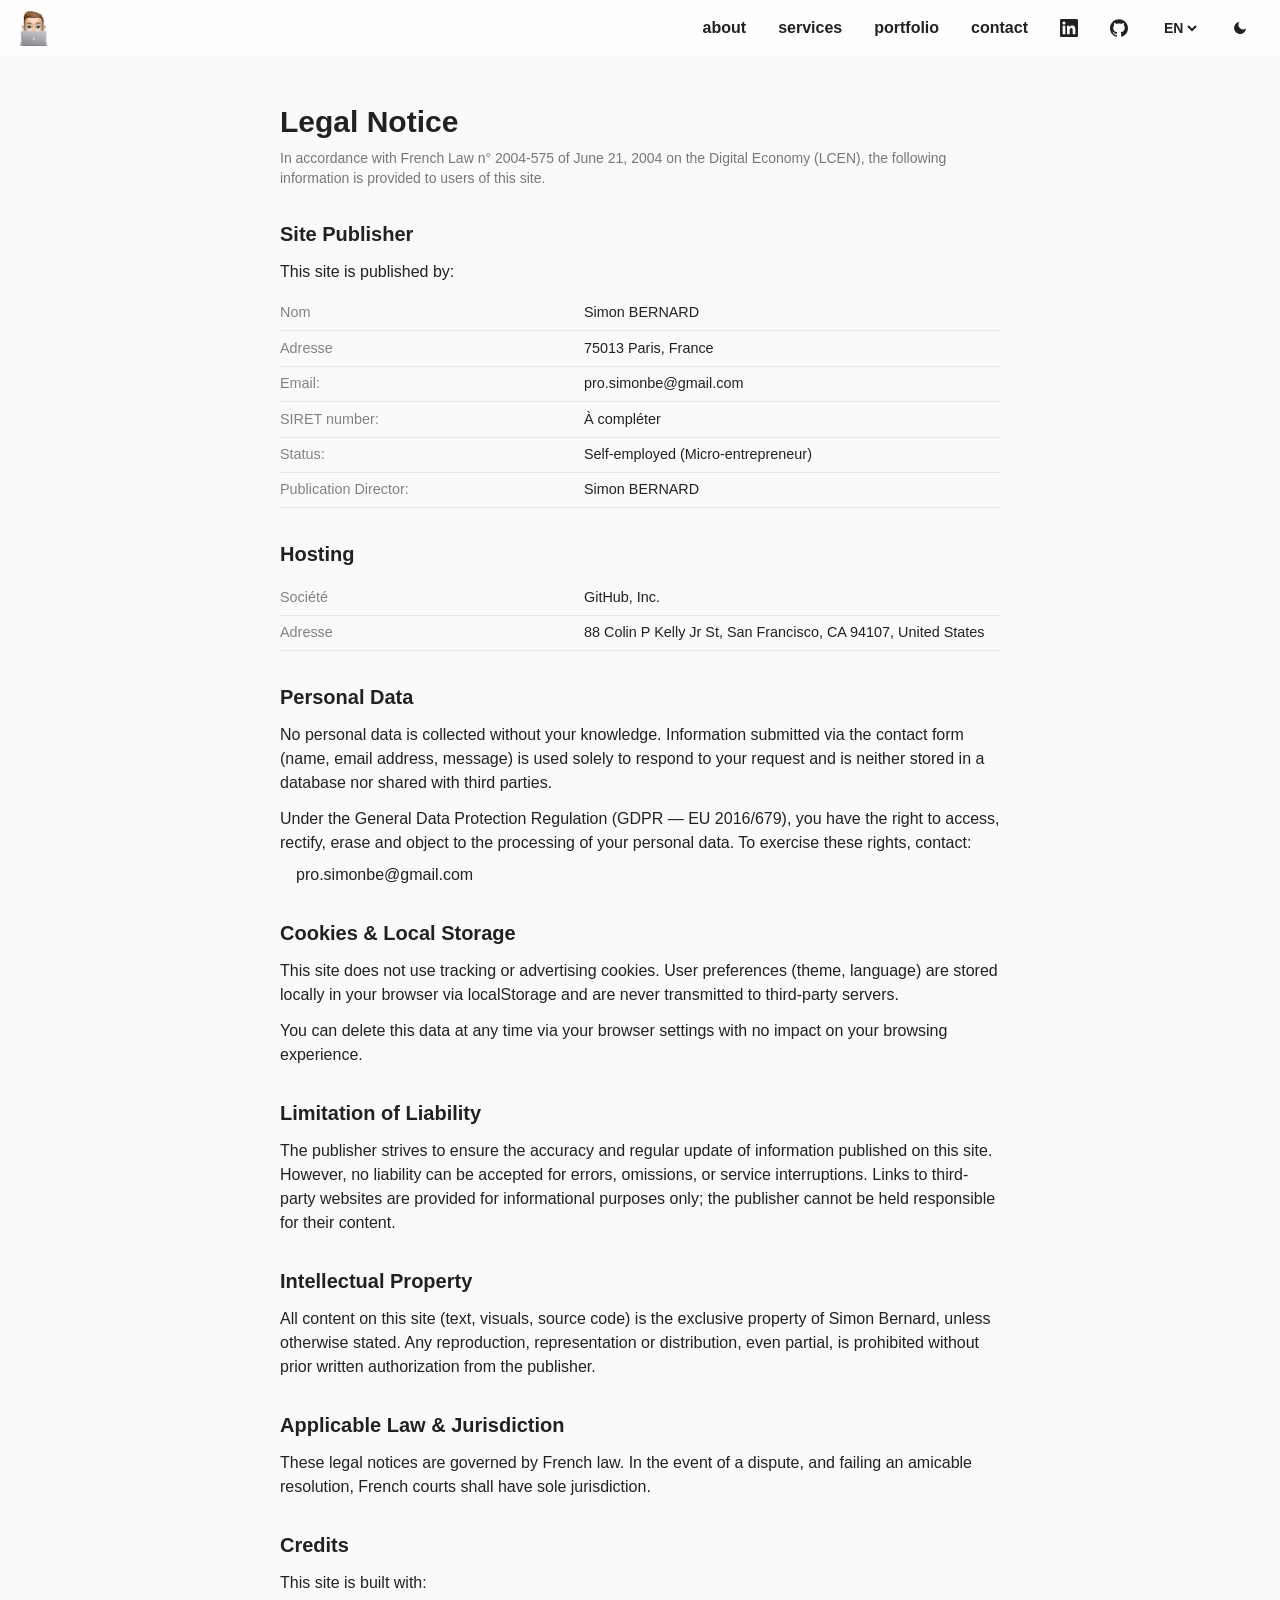
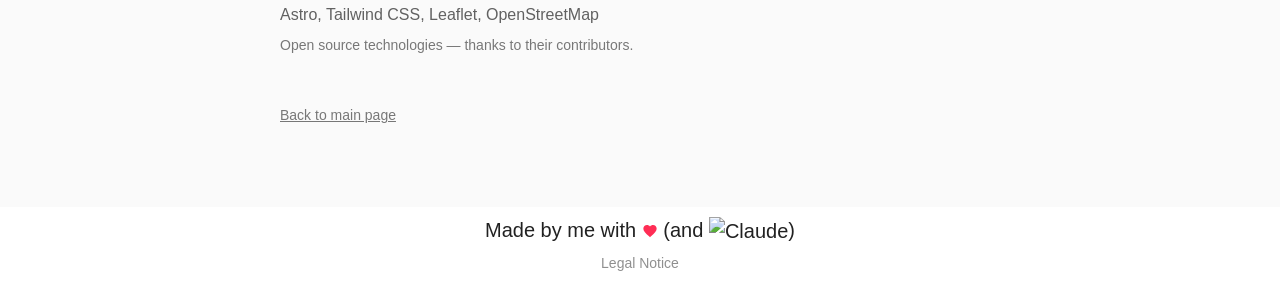
==== legal/index.html @ c0fd1fa3 "New version <3" ====
<!DOCTYPE html><html lang="fr" data-theme="light"> <head><meta charset="UTF-8"><meta name="viewport" content="width=device-width, initial-scale=1"><link rel="icon" href="/me.png"><meta name="generator" content="Astro v6.1.8"><meta name="description" content="Simon Bernard — Développeur Full Stack Senior freelance. 10 ans d'expérience. Missions remote pour équipes produit et projets sur mesure pour TPE/PME."><meta name="keywords" content="développeur freelance, full stack, remote, Spring Boot, Angular, AWS, React, Node.js"><meta property="og:title" content="Simon Bernard — Développeur Full Stack Senior"><meta property="og:description" content="Missions techniques remote & projets sur mesure. 10 ans d'expérience."><meta property="og:type" content="website"><meta property="og:url" content="https://simnbernard.github.io"><meta property="og:image" content="https://simnbernard.github.io/og.png"><meta name="twitter:card" content="summary_large_image"><meta name="twitter:title" content="Simon Bernard — Développeur Full Stack Senior"><meta name="twitter:description" content="Missions techniques remote & projets sur mesure. 10 ans d'expérience."><meta name="twitter:image" content="https://simnbernard.github.io/og.png"><meta name="theme-color" content="#ffffff" media="(prefers-color-scheme: light)"><meta name="theme-color" content="#191919" media="(prefers-color-scheme: dark)"><link rel="canonical" href="https://simnbernard.github.io"><title>Simon Bernard — Mentions légales</title><link rel="preconnect" href="https://unpkg.com" crossorigin><link rel="preconnect" href="https://basemaps.cartocdn.com" crossorigin><link rel="preload" as="image" href="/img/bg-fr.jpeg" fetchpriority="high"><link rel="stylesheet" href="https://unpkg.com/leaflet@1.9.4/dist/leaflet.css"><script>
      // Apply theme before first paint to avoid flash
      (function () {
        const saved = localStorage.getItem('theme');
        const theme = saved || (window.matchMedia('(prefers-color-scheme: dark)').matches ? 'dark' : 'light');
        document.documentElement.setAttribute('data-theme', theme);
      })();
    </script><link rel="stylesheet" href="/_astro/Footer.fmpgbMT5.css">
<style>main[data-astro-cid-vxegh2s3] a[data-astro-cid-vxegh2s3]{color:var(--color-text)}main[data-astro-cid-vxegh2s3] h1[data-astro-cid-vxegh2s3],main[data-astro-cid-vxegh2s3] h2[data-astro-cid-vxegh2s3],main[data-astro-cid-vxegh2s3] p[data-astro-cid-vxegh2s3]{color:var(--color-text)}.legal-dl[data-astro-cid-vxegh2s3]{font-size:.9rem}.dl-row[data-astro-cid-vxegh2s3]{display:flex;gap:1rem;padding:.4rem 0;border-bottom:1px solid color-mix(in srgb,var(--color-text) 8%,transparent);align-items:baseline}.dl-row[data-astro-cid-vxegh2s3] dt[data-astro-cid-vxegh2s3]{width:40%;flex-shrink:0;opacity:.55;font-weight:500}.dl-row[data-astro-cid-vxegh2s3] dd[data-astro-cid-vxegh2s3]{margin:0}@media(max-width:480px){.dl-row[data-astro-cid-vxegh2s3]{flex-direction:column;gap:.1rem}.dl-row[data-astro-cid-vxegh2s3] dt[data-astro-cid-vxegh2s3]{width:100%}}
</style></head> <body>  <nav class="navbar-blur absolute top-0 left-0 right-0 z-50 px-4 py-2" data-astro-cid-5blmo7yk> <div class="flex flex-wrap items-center justify-between" data-astro-cid-5blmo7yk> <a href="/" class="inline-flex shrink-0" aria-label="Home" data-astro-cid-5blmo7yk> <img src="/me.png" width="35" height="35" alt="Logo" loading="lazy" data-astro-cid-5blmo7yk> </a> <div class="desktop-menu" style="display: none;" data-astro-cid-5blmo7yk> <ul class="flex flex-row items-center list-none m-0 p-0" data-astro-cid-5blmo7yk> <li data-astro-cid-5blmo7yk><a href="#about" class="nav-link" data-astro-cid-5blmo7yk><strong data-i18n="a" data-astro-cid-5blmo7yk>à propos</strong></a></li> <li data-astro-cid-5blmo7yk><a href="#services" class="nav-link" data-astro-cid-5blmo7yk><strong data-i18n="s" data-astro-cid-5blmo7yk>services</strong></a></li> <li data-astro-cid-5blmo7yk><a href="#realisations" class="nav-link" data-astro-cid-5blmo7yk><strong data-i18n="po" data-astro-cid-5blmo7yk>réalisations</strong></a></li> <li data-astro-cid-5blmo7yk><a href="#contact" class="nav-link" data-astro-cid-5blmo7yk><strong data-i18n="c" data-astro-cid-5blmo7yk>contact</strong></a></li> <li data-astro-cid-5blmo7yk> <a href="https://www.linkedin.com/in/simnbernard/" target="_blank" rel="noopener noreferrer" class="nav-link" title="LinkedIn" aria-label="LinkedIn" data-astro-cid-5blmo7yk> <svg width="18" height="18" viewBox="0 0 24 24" fill="currentColor" data-astro-cid-5blmo7yk> <path d="M20.447 20.452h-3.554v-5.569c0-1.328-.027-3.037-1.852-3.037-1.853 0-2.136 1.445-2.136 2.939v5.667H9.351V9h3.414v1.561h.046c.477-.9 1.637-1.85 3.37-1.85 3.601 0 4.267 2.37 4.267 5.455v6.286zM5.337 7.433a2.062 2.062 0 01-2.063-2.065 2.064 2.064 0 112.063 2.065zm1.782 13.019H3.555V9h3.564v11.452zM22.225 0H1.771C.792 0 0 .774 0 1.729v20.542C0 23.227.792 24 1.771 24h20.451C23.2 24 24 23.227 24 22.271V1.729C24 .774 23.2 0 22.222 0h.003z" data-astro-cid-5blmo7yk></path> </svg> </a> </li> <li data-astro-cid-5blmo7yk> <a href="https://github.com/simnbernard" target="_blank" rel="noopener noreferrer" class="nav-link" title="GitHub" aria-label="GitHub" data-astro-cid-5blmo7yk> <svg width="18" height="18" viewBox="0 0 24 24" fill="currentColor" data-astro-cid-5blmo7yk> <path d="M12 .297c-6.63 0-12 5.373-12 12 0 5.303 3.438 9.8 8.205 11.385.6.113.82-.258.82-.577 0-.285-.01-1.04-.015-2.04-3.338.724-4.042-1.61-4.042-1.61C4.422 18.07 3.633 17.7 3.633 17.7c-1.087-.744.084-.729.084-.729 1.205.084 1.838 1.236 1.838 1.236 1.07 1.835 2.809 1.305 3.495.998.108-.776.417-1.305.76-1.605-2.665-.3-5.466-1.332-5.466-5.93 0-1.31.465-2.38 1.235-3.22-.135-.303-.54-1.523.105-3.176 0 0 1.005-.322 3.3 1.23.96-.267 1.98-.399 3-.405 1.02.006 2.04.138 3 .405 2.28-1.552 3.285-1.23 3.285-1.23.645 1.653.24 2.873.12 3.176.765.84 1.23 1.91 1.23 3.22 0 4.61-2.805 5.625-5.475 5.92.42.36.81 1.096.81 2.22 0 1.606-.015 2.896-.015 3.286 0 .315.21.69.825.57C20.565 22.092 24 17.592 24 12.297c0-6.627-5.373-12-12-12" data-astro-cid-5blmo7yk></path> </svg> </a> </li> <li data-astro-cid-5blmo7yk> <div class="lang-select-wrap nav-link" data-i18n-title="cla" title="Changer la langue" data-astro-cid-5blmo7yk> <select id="lang-select-desktop" class="lang-select" aria-label="Changer la langue" data-astro-cid-5blmo7yk> <option value="fr" data-astro-cid-5blmo7yk>FR</option> <option value="en" data-astro-cid-5blmo7yk>EN</option> <!-- <option value="th">TH</option> --> </select> </div> </li> <li data-astro-cid-5blmo7yk> <button class="nav-link" onclick="window.toggleTheme()" data-i18n-title="ct" title="Changer le thème" data-astro-cid-5blmo7yk> <span id="icon-moon" data-astro-cid-5blmo7yk> <svg width="16" height="16" viewBox="0 0 24 24" fill="currentColor" data-astro-cid-5blmo7yk><path d="M21 12.79A9 9 0 1111.21 3 7 7 0 0021 12.79z" data-astro-cid-5blmo7yk></path></svg> </span> <span id="icon-sun" style="display:none;" data-astro-cid-5blmo7yk> <svg width="16" height="16" viewBox="0 0 24 24" fill="none" stroke="currentColor" stroke-width="2" data-astro-cid-5blmo7yk> <circle cx="12" cy="12" r="5" data-astro-cid-5blmo7yk></circle><line x1="12" y1="1" x2="12" y2="3" data-astro-cid-5blmo7yk></line><line x1="12" y1="21" x2="12" y2="23" data-astro-cid-5blmo7yk></line> <line x1="4.22" y1="4.22" x2="5.64" y2="5.64" data-astro-cid-5blmo7yk></line><line x1="18.36" y1="18.36" x2="19.78" y2="19.78" data-astro-cid-5blmo7yk></line> <line x1="1" y1="12" x2="3" y2="12" data-astro-cid-5blmo7yk></line><line x1="21" y1="12" x2="23" y2="12" data-astro-cid-5blmo7yk></line> <line x1="4.22" y1="19.78" x2="5.64" y2="18.36" data-astro-cid-5blmo7yk></line><line x1="18.36" y1="5.64" x2="19.78" y2="4.22" data-astro-cid-5blmo7yk></line> </svg> </span> </button> </li> </ul> </div> <button id="hamburger" class="hamburger-btn mobile-only" type="button" aria-label="Menu" aria-expanded="false" aria-controls="mobile-menu" data-astro-cid-5blmo7yk> <div class="hamburger-icon" data-astro-cid-5blmo7yk> <span class="bar" data-astro-cid-5blmo7yk></span> <span class="bar" data-astro-cid-5blmo7yk></span> <span class="bar" data-astro-cid-5blmo7yk></span> </div> </button> </div> <div id="mobile-menu" class="mobile-only overflow-hidden" style="display: none;" data-astro-cid-5blmo7yk> <ul class="list-none m-0 p-0 text-center" data-astro-cid-5blmo7yk> <li data-astro-cid-5blmo7yk><a href="#about" class="nav-link" data-astro-cid-5blmo7yk><strong data-i18n="a" data-astro-cid-5blmo7yk>à propos</strong></a></li> <li data-astro-cid-5blmo7yk><a href="#services" class="nav-link" data-astro-cid-5blmo7yk><strong data-i18n="s" data-astro-cid-5blmo7yk>services</strong></a></li> <li data-astro-cid-5blmo7yk><a href="#realisations" class="nav-link" data-astro-cid-5blmo7yk><strong data-i18n="po" data-astro-cid-5blmo7yk>réalisations</strong></a></li> <li data-astro-cid-5blmo7yk><a href="#contact" class="nav-link" data-astro-cid-5blmo7yk><strong data-i18n="c" data-astro-cid-5blmo7yk>contact</strong></a></li> <li data-astro-cid-5blmo7yk> <a href="https://www.linkedin.com/in/simnbernard/" target="_blank" rel="noopener noreferrer" class="nav-link" data-astro-cid-5blmo7yk> <strong data-astro-cid-5blmo7yk>Linkedin</strong> </a> </li> <li data-astro-cid-5blmo7yk> <a href="https://github.com/simnbernard" target="_blank" rel="noopener noreferrer" class="nav-link" data-astro-cid-5blmo7yk> <strong data-astro-cid-5blmo7yk>Github</strong> </a> </li> <li data-astro-cid-5blmo7yk> <div class="nav-link mobile-lang" data-astro-cid-5blmo7yk> <strong data-i18n="cla" data-astro-cid-5blmo7yk>changer la langue</strong> <div class="lang-select-wrap" data-astro-cid-5blmo7yk> <select id="lang-select-mobile" class="lang-select" aria-label="Changer la langue" data-astro-cid-5blmo7yk> <option value="fr" data-astro-cid-5blmo7yk>FR</option> <option value="en" data-astro-cid-5blmo7yk>EN</option> <!-- <option value="th">TH</option> --> </select> </div> </div> </li> <li data-astro-cid-5blmo7yk> <button class="nav-link" onclick="window.toggleTheme()" data-i18n-title="ct" aria-label="Changer le thème" data-astro-cid-5blmo7yk> <strong data-i18n="ct" data-astro-cid-5blmo7yk>changer le thème</strong> </button> </li> </ul> </div> </nav>  <script type="module">const o=document.getElementById("hamburger"),l=document.getElementById("mobile-menu");o?.addEventListener("click",()=>{const e=o.classList.toggle("open");o.setAttribute("aria-expanded",String(e)),l&&(l.style.display=e?"block":"none")});l?.querySelectorAll("a[href]").forEach(e=>{e.href.includes("#")&&e.addEventListener("click",()=>{o?.classList.remove("open"),l&&(l.style.display="none")})});function c(e){const n=document.getElementById("icon-moon"),t=document.getElementById("icon-sun");n&&(n.style.display=e==="dark"?"none":"inline"),t&&(t.style.display=e==="dark"?"inline":"none")}document.addEventListener("themechange",e=>{c(e.detail.theme)});function d(e){const n=document.getElementById("lang-select-desktop"),t=document.getElementById("lang-select-mobile");n&&(n.value=e),t&&(t.value=e)}document.querySelectorAll(".lang-select").forEach(e=>{e.addEventListener("change",()=>{window.applyLang(e.value)})});document.addEventListener("langchange",e=>{d(e.detail.lang)});document.addEventListener("DOMContentLoaded",()=>{c(localStorage.getItem("theme")||"light"),d(localStorage.getItem("lang")||"fr")});</script> <main class="pt-16 max-w-3xl mx-auto px-6 pb-16" data-astro-cid-vxegh2s3> <h1 class="text-3xl font-bold mt-10 mb-2" data-i18n="l" data-astro-cid-vxegh2s3>Mentions légales</h1> <p class="opacity-60 text-sm mb-8" data-i18n="l1" data-astro-cid-vxegh2s3>Conformément à la loi n° 2004-575 du 21 juin 2004 pour la Confiance dans l'Économie Numérique (LCEN), les informations suivantes sont portées à la connaissance des utilisateurs du site.</p> <h2 class="text-xl font-semibold mt-8 mb-3" data-i18n="lh" data-astro-cid-vxegh2s3>Éditeur du site</h2> <p data-i18n="lh1" data-astro-cid-vxegh2s3>Ce site est édité par :</p> <dl class="legal-dl mt-3" data-astro-cid-vxegh2s3> <div class="dl-row" data-astro-cid-vxegh2s3> <dt data-astro-cid-vxegh2s3>Nom</dt> <dd data-astro-cid-vxegh2s3>Simon BERNARD</dd> </div> <div class="dl-row" data-astro-cid-vxegh2s3> <dt data-astro-cid-vxegh2s3>Adresse</dt> <dd data-astro-cid-vxegh2s3>75013 Paris, France</dd> </div> <div class="dl-row" data-astro-cid-vxegh2s3> <dt data-i18n="lhe" data-astro-cid-vxegh2s3>E-mail</dt> <dd data-astro-cid-vxegh2s3><a href="mailto:pro.simonbe@gmail.com" data-astro-cid-vxegh2s3>pro.simonbe@gmail.com</a></dd> </div> <div class="dl-row" data-astro-cid-vxegh2s3> <dt data-i18n="lhs" data-astro-cid-vxegh2s3>Numéro SIRET</dt> <dd data-astro-cid-vxegh2s3>À compléter</dd> </div> <div class="dl-row" data-astro-cid-vxegh2s3> <dt data-i18n="lhstat" data-astro-cid-vxegh2s3>Statut</dt> <dd data-i18n="lhstatval" data-astro-cid-vxegh2s3>Micro-entrepreneur</dd> </div> <div class="dl-row" data-astro-cid-vxegh2s3> <dt data-i18n="ldpub" data-astro-cid-vxegh2s3>Directeur de la publication</dt> <dd data-astro-cid-vxegh2s3>Simon BERNARD</dd> </div> </dl> <h2 class="text-xl font-semibold mt-8 mb-3" data-i18n="lh2" data-astro-cid-vxegh2s3>Hébergeur</h2> <dl class="legal-dl mt-3" data-astro-cid-vxegh2s3> <div class="dl-row" data-astro-cid-vxegh2s3> <dt data-astro-cid-vxegh2s3>Société</dt> <dd data-astro-cid-vxegh2s3><a href="https://pages.github.com" target="_blank" rel="noopener noreferrer" data-astro-cid-vxegh2s3>GitHub, Inc.</a></dd> </div> <div class="dl-row" data-astro-cid-vxegh2s3> <dt data-astro-cid-vxegh2s3>Adresse</dt> <dd data-i18n="lh2addr" data-astro-cid-vxegh2s3>88 Colin P Kelly Jr St, San Francisco, CA 94107, États-Unis</dd> </div> </dl> <h2 class="text-xl font-semibold mt-8 mb-3" data-i18n="ldp" data-astro-cid-vxegh2s3>Données personnelles</h2> <p data-i18n="ldp1" data-astro-cid-vxegh2s3>Aucune donnée personnelle n'est collectée à votre insu. Les informations transmises via le formulaire de contact (nom, adresse e-mail, message) sont utilisées uniquement pour répondre à votre demande et ne sont ni stockées en base de données, ni cédées à des tiers.</p> <p class="mt-3" data-i18n="ldp2" data-astro-cid-vxegh2s3>Conformément au Règlement Général sur la Protection des Données (RGPD — UE 2016/679), vous disposez d'un droit d'accès, de rectification, d'effacement et d'opposition concernant vos données personnelles. Pour exercer ces droits, contactez :</p> <p class="mt-2 ml-4" data-astro-cid-vxegh2s3><a href="mailto:pro.simonbe@gmail.com" data-astro-cid-vxegh2s3>pro.simonbe@gmail.com</a></p> <h2 class="text-xl font-semibold mt-8 mb-3" data-i18n="lc" data-astro-cid-vxegh2s3>Cookies &amp; stockage local</h2> <p data-i18n="lc1" data-astro-cid-vxegh2s3>Ce site n'utilise pas de cookies de traçage ou publicitaires. Les préférences utilisateur (thème, langue) sont enregistrées localement dans votre navigateur via localStorage et ne sont jamais transmises à des serveurs tiers.</p> <p class="mt-3" data-i18n="lc2" data-astro-cid-vxegh2s3>Vous pouvez supprimer ces données à tout moment via les paramètres de votre navigateur sans impact sur votre navigation.</p> <h2 class="text-xl font-semibold mt-8 mb-3" data-i18n="lr" data-astro-cid-vxegh2s3>Limitation de responsabilité</h2> <p data-i18n="lr1" data-astro-cid-vxegh2s3>L'éditeur s'efforce d'assurer l'exactitude et la mise à jour régulière des informations publiées sur ce site. Toutefois, il ne saurait être tenu responsable des erreurs ou omissions, ni d'une interruption de disponibilité du service. Les liens hypertextes vers des sites tiers sont fournis à titre indicatif ; l'éditeur ne peut être tenu responsable de leur contenu.</p> <h2 class="text-xl font-semibold mt-8 mb-3" data-i18n="ld" data-astro-cid-vxegh2s3>Propriété intellectuelle</h2> <p data-i18n="ld1" data-astro-cid-vxegh2s3>L'ensemble du contenu de ce site (textes, visuels, code source) est la propriété exclusive de Simon Bernard, sauf mention contraire. Toute reproduction, représentation ou diffusion, même partielle, est interdite sans autorisation écrite préalable de l'éditeur.</p> <h2 class="text-xl font-semibold mt-8 mb-3" data-i18n="llaw" data-astro-cid-vxegh2s3>Droit applicable et juridiction</h2> <p data-i18n="llaw1" data-astro-cid-vxegh2s3>Les présentes mentions légales sont régies par le droit français. En cas de litige, et à défaut de résolution amiable, les tribunaux français seront seuls compétents.</p> <h2 class="text-xl font-semibold mt-8 mb-3" data-i18n="lcr" data-astro-cid-vxegh2s3>Crédits</h2> <p data-i18n="lcr1" data-astro-cid-vxegh2s3>Ce site est réalisé avec :</p> <p class="mt-2 opacity-70" data-astro-cid-vxegh2s3>Astro, Tailwind CSS, Leaflet, OpenStreetMap</p> <p class="mt-2 opacity-60 text-sm" data-i18n="lcr2" data-astro-cid-vxegh2s3>Technologies open source — merci à leurs contributeurs.</p> <div class="mt-12 mb-4" data-astro-cid-vxegh2s3> <a href="/" data-i18n="r" class="opacity-60 hover:opacity-90 underline text-sm transition-opacity" data-astro-cid-vxegh2s3>
Retour à la page principale
</a> </div> </main> <footer class="full-size-75 v-center secondary-bg flex-col gap-2" data-astro-cid-sz7xmlte> <p class="m-0 text-xl font-medium" data-astro-cid-sz7xmlte>
Made by me with
<svg class="inline align-middle" width="16" height="16" viewBox="0 0 24 24" class="fill-pink-500" fill="#ff2d55" aria-hidden="true" data-astro-cid-sz7xmlte> <path d="M12 21.35l-1.45-1.32C5.4 15.36 2 12.28 2 8.5 2 5.42 4.42 3 7.5 3c1.74 0 3.41.81 4.5 2.09C13.09 3.81 14.76 3 16.5 3 19.58 3 22 5.42 22 8.5c0 3.78-3.4 6.86-8.55 11.54L12 21.35z" data-astro-cid-sz7xmlte></path> </svg>
(and <img src="/img/claude.svg" width="16" height="16" alt="Claude" class="inline align-middle" data-astro-cid-sz7xmlte>)
</p> <a href="/legal" class="legal-link text-sm opacity-50 hover:opacity-80" data-i18n="l" data-astro-cid-sz7xmlte>Mentions légales</a> </footer>  <script>(function(){const en = {"la":"FR","co":"By continuing to browse this site, you authorize the use of cookies.","a":"about","s":"services","po":"portfolio","c":"contact","t":"Theme","cla":"Change the language","ct":"Change the theme","h-title":"Senior Full Stack Developer","h-tagline":"10 years of experience · Remote missions · Custom projects","h-anthropic":"Anthropic Certified · AI-Augmented Developer","h-cta1":"Technical missions","h-cta2":"Custom projects","h-location":"📍 Bangkok · UTC+7 · Available for European & Asian clients","sv-title":"Services","sv-sub1":"For product teams","sv-t1":"Technical missions","sv-d1":"Available fully remote (UTC+7) to join your team as a Senior or Lead developer. I onboard fast, deliver and document.","sv-btn1":"Let's talk about your need","sv-tjm":"Day rate: €650/day","sv-sub2":"For entrepreneurs & SMBs","sv-t2":"Custom projects","sv-d2":"From idea to launch: showcase website, web or mobile app. End-to-end support with a real understanding of your business.","sv-btn2":"Request a quote","sv-from":"Starting at €1,500","sv-l1a":"Spring Boot, Angular, AWS, Docker","sv-l1b":"Fast onboarding into your workflow","sv-l1c":"Senior or Lead technical profile","sv-l2a":"Showcase site, web or mobile app","sv-l2b":"Development + deployment","sv-l2c":"Ongoing support available","sk-title":"Skills","sk-backend":"Backend","sk-frontend":"Frontend","sk-mobile":"Mobile","sk-cms":"CMS","sk-cloud":"Cloud & DevOps","sk-db":"Databases","rl-title":"Portfolio","rl-linkedin":"See more work on LinkedIn","rl-more":"More coming soon!","rl-lead":"Lead Full Stack Developer","rl-senior":"Senior Full Stack Developer","rl-dev":"Full Stack Developer","rl-brgm-title":"Geoscientific Web Application","rl-brgm-desc":"Software architecture and technical lead on a web app for the national geological survey. Cloud infrastructure on AWS, application security (OWASP), DSFR Design System, and team mentoring.","rl-oneflex-title":"Flex Office Platform","rl-oneflex-desc":"MVP built from scratch in 3 months to help HR teams apply COVID-19 guidelines, then evolved into a flex-office management platform. Front-end lead, Stripe and Google Analytics integration.","rl-desjardins-title":"AccèsD Banking Platform","rl-desjardins-desc":"Features and evolutions on the AccèsD online banking platform for individuals and businesses. Agile methodology, code review, QA, documentation and UX.","c1":"Let's work together","c-sub":"A question, a project or expertise needed? Write to me.","cm":"Send an email","ph-name":"Your name","ph-email":"Your email","ph-message":"Your message","cf-send":"Send","cf-ok":"Message sent!","cf-err":"An error occurred.","nf":"This page cannot be found.","r":"Back to main page","l":"Legal Notice","l1":"In accordance with French Law n° 2004-575 of June 21, 2004 on the Digital Economy (LCEN), the following information is provided to users of this site.","lh":"Site Publisher","lh1":"This site is published by:","lhstat":"Status:","lhstatval":"Self-employed (Micro-entrepreneur)","lhe":"Email:","lhs":"SIRET number:","ldpub":"Publication Director:","lh2":"Hosting","lh2addr":"88 Colin P Kelly Jr St, San Francisco, CA 94107, United States","ldp":"Personal Data","ldp1":"No personal data is collected without your knowledge. Information submitted via the contact form (name, email address, message) is used solely to respond to your request and is neither stored in a database nor shared with third parties.","ldp2":"Under the General Data Protection Regulation (GDPR — EU 2016/679), you have the right to access, rectify, erase and object to the processing of your personal data. To exercise these rights, contact:","lc":"Cookies & Local Storage","lc1":"This site does not use tracking or advertising cookies. User preferences (theme, language) are stored locally in your browser via localStorage and are never transmitted to third-party servers.","lc2":"You can delete this data at any time via your browser settings with no impact on your browsing experience.","lr":"Limitation of Liability","lr1":"The publisher strives to ensure the accuracy and regular update of information published on this site. However, no liability can be accepted for errors, omissions, or service interruptions. Links to third-party websites are provided for informational purposes only; the publisher cannot be held responsible for their content.","ld":"Intellectual Property","ld1":"All content on this site (text, visuals, source code) is the exclusive property of Simon Bernard, unless otherwise stated. Any reproduction, representation or distribution, even partial, is prohibited without prior written authorization from the publisher.","llaw":"Applicable Law & Jurisdiction","llaw1":"These legal notices are governed by French law. In the event of a dispute, and failing an amicable resolution, French courts shall have sole jurisdiction.","lcr":"Credits","lcr1":"This site is built with:","lcr2":"Open source technologies — thanks to their contributors."};
const fr = {"la":"EN","co":"En continuant de naviguer sur ce site, vous autorisez l'utilisation des cookies.","a":"à propos","s":"services","po":"réalisations","c":"contact","t":"Thème","cla":"changer la langue","ct":"changer le thème","h-title":"Développeur Full Stack Senior","h-tagline":"10 ans d'expérience · Missions remote · Projets sur mesure","h-anthropic":"Certifié Anthropic · AI-Augmented Developer","h-cta1":"Missions techniques","h-cta2":"Projets sur mesure","h-location":"📍 Bangkok · UTC+7 · Disponible pour clients Europe & Asie","sv-title":"Services","sv-sub1":"Pour les équipes produit","sv-t1":"Missions techniques","sv-d1":"Disponible en full remote (UTC+7) pour rejoindre votre équipe en tant que développeur Senior ou Lead. Je m'intègre rapidement, je livre et je documente.","sv-btn1":"Parlons de votre besoin","sv-tjm":"TJM : 650 €/jour","sv-sub2":"Pour les entrepreneurs & TPE/PME","sv-t2":"Projets sur mesure","sv-d2":"De l'idée à la mise en ligne : site vitrine, application web ou mobile. Accompagnement de bout en bout avec une vraie compréhension de vos enjeux.","sv-btn2":"Demander un devis","sv-from":"À partir de 1 500 €","sv-l1a":"Spring Boot, Angular, AWS, Docker","sv-l1b":"Intégration rapide dans votre workflow","sv-l1c":"Profil Senior ou Lead technique","sv-l2a":"Site vitrine, app web ou mobile","sv-l2b":"Développement + déploiement","sv-l2c":"Suivi et maintenance possibles","sk-title":"Compétences","sk-backend":"Backend","sk-frontend":"Frontend","sk-mobile":"Mobile","sk-cms":"CMS","sk-cloud":"Cloud & DevOps","sk-db":"Bases de données","rl-title":"Réalisations","rl-linkedin":"Voir plus de réalisations sur LinkedIn","rl-more":"Plus à venir !","rl-lead":"Lead Développeur Full Stack","rl-senior":"Développeur Full Stack Senior","rl-dev":"Développeur Full Stack","rl-brgm-title":"Application WEB géoscientifique","rl-brgm-desc":"Architecture et lead technique d'une application WEB pour le service géologique national. Conception logicielle, infrastructure AWS, sécurité applicative (OWASP), Design System DSFR et encadrement d'équipe.","rl-oneflex-title":"Plateforme de flexoffice","rl-oneflex-desc":"Création from scratch d'un MVP en 3 mois pour aider les RH durant la crise COVID-19, puis évolution vers une plateforme de gestion de flexoffice. Référent front-end, intégration Stripe et Google Analytics.","rl-desjardins-title":"Plateforme bancaire AccèsD","rl-desjardins-desc":"Développements et évolutions sur la plateforme \"offre en ligne\" pour particuliers et affaires. Méthodologie agile, code review, QA, documentation et ergonomie.","c1":"Travaillons ensemble","c-sub":"Une question, un projet ou un besoin d'expertise ? Écrivez-moi.","cm":"Envoyer un email","ph-name":"Votre nom","ph-email":"Votre email","ph-message":"Votre message","cf-send":"Envoyer","cf-ok":"Message envoyé !","cf-err":"Une erreur est survenue.","nf":"Cette page n'a pas pu être trouvée.","r":"Retour à la page principale","l":"Mentions légales","l1":"Conformément à la loi n° 2004-575 du 21 juin 2004 pour la Confiance dans l'Économie Numérique (LCEN), les informations suivantes sont portées à la connaissance des utilisateurs du site.","lh":"Éditeur du site","lh1":"Ce site est édité par :","lhstat":"Statut :","lhstatval":"Micro-entrepreneur","lhe":"E-mail :","lhs":"Numéro SIRET :","ldpub":"Directeur de la publication :","lh2":"Hébergeur","lh2addr":"88 Colin P Kelly Jr St, San Francisco, CA 94107, États-Unis","ldp":"Données personnelles","ldp1":"Aucune donnée personnelle n'est collectée à votre insu. Les informations transmises via le formulaire de contact (nom, adresse e-mail, message) sont utilisées uniquement pour répondre à votre demande et ne sont ni stockées en base de données, ni cédées à des tiers.","ldp2":"Conformément au Règlement Général sur la Protection des Données (RGPD — UE 2016/679), vous disposez d'un droit d'accès, de rectification, d'effacement et d'opposition concernant vos données personnelles. Pour exercer ces droits, contactez :","lc":"Cookies & stockage local","lc1":"Ce site n'utilise pas de cookies de traçage ou publicitaires. Les préférences utilisateur (thème, langue) sont enregistrées localement dans votre navigateur via localStorage et ne sont jamais transmises à des serveurs tiers.","lc2":"Vous pouvez supprimer ces données à tout moment via les paramètres de votre navigateur sans impact sur votre navigation.","lr":"Limitation de responsabilité","lr1":"L'éditeur s'efforce d'assurer l'exactitude et la mise à jour régulière des informations publiées sur ce site. Toutefois, il ne saurait être tenu responsable des erreurs ou omissions, ni d'une interruption de disponibilité du service. Les liens hypertextes vers des sites tiers sont fournis à titre indicatif ; l'éditeur ne peut être tenu responsable de leur contenu.","ld":"Propriété intellectuelle","ld1":"L'ensemble du contenu de ce site (textes, visuels, code source) est la propriété exclusive de Simon Bernard, sauf mention contraire. Toute reproduction, représentation ou diffusion, même partielle, est interdite sans autorisation écrite préalable de l'éditeur.","llaw":"Droit applicable et juridiction","llaw1":"Les présentes mentions légales sont régies par le droit français. En cas de litige, et à défaut de résolution amiable, les tribunaux français seront seuls compétents.","lcr":"Crédits","lcr1":"Ce site est réalisé avec :","lcr2":"Technologies open source — merci à leurs contributeurs."};
const th = {"la":"TH","co":"การดำเนินการต่อในการเรียกดูเว็บไซต์นี้ถือว่าคุณยินยอมให้ใช้คุกกี้","a":"เกี่ยวกับ","s":"บริการ","po":"ผลงาน","c":"ติดต่อ","t":"ธีม","a1":"นักพัฒนารุ่นใหม่ที่มีความหลงใหล ฉันนำเสนอทักษะการพัฒนา full stack ที่ได้รับจากประสบการณ์ส่วนตัวและวิชาชีพในฝรั่งเศสและแคนาดา","h-title":"Senior Full Stack Developer","h-tagline":"ประสบการณ์ 10 ปี · งาน Remote · โปรเจกต์ตามสั่ง","h-anthropic":"ได้รับการรับรองจาก Anthropic · AI-Augmented Developer","h-cta1":"งานเทคนิค","h-cta2":"โปรเจกต์ตามสั่ง","h-location":"📍 กรุงเทพฯ · UTC+7 · รับงานลูกค้ายุโรปและเอเชีย","sv-title":"บริการ","sv-sub1":"สำหรับทีม Product","sv-t1":"งานเทคนิค","sv-d1":"พร้อมทำงาน Remote เต็มตัวในทีมของคุณ ในฐานะนักพัฒนา Senior หรือ Lead เข้าทีมได้รวดเร็ว ส่งมอบงานพร้อมเอกสารครบถ้วน","sv-btn1":"คุยเรื่องความต้องการของคุณ","sv-tjm":"ค่าจ้าง: 650 €/วัน","sv-sub2":"สำหรับผู้ประกอบการ & SME","sv-t2":"โปรเจกต์ตามสั่ง","sv-d2":"ตั้งแต่ไอเดียจนถึงการเปิดตัว: เว็บไซต์, แอปเว็บหรือมือถือ ดูแลตั้งแต่ต้นจนจบด้วยความเข้าใจธุรกิจของคุณอย่างแท้จริง","sv-btn2":"ขอใบเสนอราคา","sv-from":"เริ่มต้น 1,500 €","sv-l1a":"Spring Boot, Angular, AWS, Docker","sv-l1b":"เข้าทีมและ workflow ได้รวดเร็ว","sv-l1c":"ระดับ Senior หรือ Lead","sv-l2a":"เว็บไซต์, แอปเว็บ หรือมือถือ","sv-l2b":"พัฒนา + deploy","sv-l2c":"รองรับการดูแลรักษาต่อเนื่อง","sk-title":"ทักษะ","sk-backend":"Backend","sk-frontend":"Frontend","sk-mobile":"Mobile","sk-cms":"CMS","sk-cloud":"Cloud & DevOps","sk-db":"ฐานข้อมูล","rl-title":"ผลงาน","rl-linkedin":"ดูผลงานเพิ่มเติมบน LinkedIn","rl-more":"เพิ่มเติมเร็วๆ นี้!","rl-lead":"Lead Full Stack Developer","rl-senior":"Senior Full Stack Developer","rl-dev":"Full Stack Developer","rl-brgm-title":"แอปพลิเคชันเว็บด้านธรณีวิทยา","rl-brgm-desc":"สถาปัตยกรรมซอฟต์แวร์และ lead technical ของแอปเว็บสำหรับหน่วยงานธรณีวิทยาแห่งชาติ โครงสร้าง cloud บน AWS, ความปลอดภัย (OWASP), Design System DSFR และดูแลทีม","rl-oneflex-title":"แพลตฟอร์ม Flex Office","rl-oneflex-desc":"สร้าง MVP จากศูนย์ใน 3 เดือนเพื่อช่วย HR รับมือ COVID-19 จากนั้นพัฒนาเป็นแพลตฟอร์มบริหาร flex office ดูแลฝั่ง frontend พร้อม Stripe และ Google Analytics","rl-desjardins-title":"แพลตฟอร์มธนาคาร AccèsD","rl-desjardins-desc":"พัฒนาและปรับปรุงแพลตฟอร์มธนาคารออนไลน์สำหรับลูกค้าบุคคลและองค์กร ใช้ Agile, code review, QA, เอกสาร และ UX","c1":"อยากรู้จักมากขึ้นไหม?","c-sub":"มีคำถาม โปรเจกต์ หรือต้องการผู้เชี่ยวชาญ? เขียนมาหาฉัน","cm":"ติดต่อฉัน","ph-name":"ชื่อของคุณ","ph-email":"อีเมลของคุณ","ph-message":"ข้อความของคุณ","cf-send":"ส่ง","cf-ok":"ส่งข้อความแล้ว!","cf-err":"เกิดข้อผิดพลาด","nf":"ไม่พบหน้านี้","cla":"เปลี่ยนภาษา","ct":"เปลี่ยนธีม","r":"กลับไปหน้าหลัก","l":"ข้อกำหนดทางกฎหมาย","l1":"ตามกฎหมายฝรั่งเศส n° 2004-575 ว่าด้วยเศรษฐกิจดิจิทัล (LCEN) ข้อมูลต่อไปนี้ได้รับการเปิดเผยแก่ผู้ใช้งานเว็บไซต์","lh":"ผู้เผยแพร่เว็บไซต์","lh1":"เว็บไซต์นี้เผยแพร่โดย:","lhstat":"สถานะ:","lhstatval":"ผู้ประกอบการอิสระ (Micro-entrepreneur)","lhe":"อีเมล:","lhs":"หมายเลข SIRET:","ldpub":"ผู้อำนวยการเผยแพร่:","lh2":"ผู้ให้บริการโฮสติ้ง","lh2addr":"88 Colin P Kelly Jr St, San Francisco, CA 94107, สหรัฐอเมริกา","ldp":"ข้อมูลส่วนบุคคล","ldp1":"ไม่มีการเก็บรวบรวมข้อมูลส่วนบุคคลโดยไม่ได้รับความยินยอม ข้อมูลที่ส่งผ่านแบบฟอร์มติดต่อ (ชื่อ อีเมล ข้อความ) ใช้เพื่อตอบกลับคำขอของคุณเท่านั้น ไม่มีการจัดเก็บในฐานข้อมูลหรือส่งต่อให้บุคคลที่สาม","ldp2":"ตามกฎหมาย GDPR (EU 2016/679) คุณมีสิทธิ์เข้าถึง แก้ไข ลบ และคัดค้านการประมวลผลข้อมูลส่วนบุคคล ติดต่อเพื่อใช้สิทธิ์:","lc":"คุกกี้และการจัดเก็บในเครื่อง","lc1":"เว็บไซต์นี้ไม่ใช้คุกกี้ติดตามหรือโฆษณา การตั้งค่าผู้ใช้ (ธีม ภาษา) จะถูกบันทึกในเบราว์เซอร์ของคุณผ่าน localStorage และไม่ถูกส่งไปยังเซิร์ฟเวอร์ภายนอก","lc2":"คุณสามารถลบข้อมูลนี้ได้ตลอดเวลาผ่านการตั้งค่าเบราว์เซอร์โดยไม่กระทบต่อการใช้งาน","lr":"ข้อจำกัดความรับผิดชอบ","lr1":"ผู้เผยแพร่พยายามรักษาความถูกต้องและอัปเดตข้อมูลบนเว็บไซต์อย่างสม่ำเสมอ อย่างไรก็ตาม ไม่สามารถรับผิดชอบต่อข้อผิดพลาด การละเว้น หรือการหยุดชะงักของบริการได้ ลิงก์ไปยังเว็บไซต์ภายนอกเป็นเพียงข้อมูลอ้างอิงและผู้เผยแพร่ไม่รับผิดชอบต่อเนื้อหาของเว็บไซต์เหล่านั้น","ld":"ทรัพย์สินทางปัญญา","ld1":"เนื้อหาทั้งหมดในเว็บไซต์นี้ (ข้อความ ภาพ โค้ดต้นฉบับ) เป็นทรัพย์สินเฉพาะของ Simon Bernard เว้นแต่จะระบุไว้เป็นอย่างอื่น การทำซ้ำ เผยแพร่ หรือดัดแปลง ไม่ว่าบางส่วนหรือทั้งหมด ต้องได้รับอนุญาตเป็นลายลักษณ์อักษรล่วงหน้า","llaw":"กฎหมายที่ใช้บังคับและเขตอำนาจศาล","llaw1":"ข้อกำหนดทางกฎหมายเหล่านี้อยู่ภายใต้กฎหมายฝรั่งเศส ในกรณีที่มีข้อพิพาทและไม่สามารถแก้ไขโดยไม่ขึ้นศาลได้ ศาลฝรั่งเศสจะมีอำนาจพิจารณาคดีแต่เพียงผู้เดียว","lcr":"เครดิต","lcr1":"เว็บไซต์นี้สร้างด้วย:","lcr2":"เทคโนโลยีโอเพนซอร์ส — ขอบคุณผู้มีส่วนร่วมทุกท่าน"};

      window.__i18n = { en, fr, th };

      function applyLang(lang) {
        const translations = window.__i18n[lang];
        if (!translations) return;
        document.querySelectorAll('[data-i18n]').forEach(el => {
          const key = el.getAttribute('data-i18n');
          if (translations[key] !== undefined) el.textContent = translations[key];
        });
        document.querySelectorAll('[data-i18n-title]').forEach(el => {
          const key = el.getAttribute('data-i18n-title');
          if (translations[key] !== undefined) el.setAttribute('title', translations[key]);
        });
        document.querySelectorAll('[data-i18n-placeholder]').forEach(el => {
          const key = el.getAttribute('data-i18n-placeholder');
          if (translations[key] !== undefined) el.setAttribute('placeholder', translations[key]);
        });
        document.documentElement.lang = lang;
        localStorage.setItem('lang', lang);
        window.__currentLang = lang;

        // Swap hero background per language
        const bgMap = { fr: '/img/bg-fr.jpeg', en: '/img/bg-en.jpg', th: '/img/bg-th.jpeg' };
        const heroSection = document.querySelector('.hero-section');
        if (heroSection && bgMap[lang]) {
          heroSection.style.backgroundImage = "url('" + bgMap[lang] + "')";
        }

        document.dispatchEvent(new CustomEvent('langchange', { detail: { lang } }));
      }

      function applyTheme(theme) {
        document.documentElement.setAttribute('data-theme', theme);
        localStorage.setItem('theme', theme);
        window.__currentTheme = theme;
        document.dispatchEvent(new CustomEvent('themechange', { detail: { theme } }));
      }

      window.applyLang = applyLang;
      window.applyTheme = applyTheme;

      window.toggleLang = function () {
        const langs = ['fr', 'en', 'th'];
        const idx = langs.indexOf(window.__currentLang);
        applyLang(langs[(idx + 1) % langs.length]);
      };

      window.toggleTheme = function () {
        applyTheme(window.__currentTheme === 'light' ? 'dark' : 'light');
      };

      // Init
      const DEFAULT_LANG = 'fr';

      function detectLang() {
        const browser = (navigator.language || '').split('-')[0].toLowerCase();
        return window.__i18n[browser] ? browser : DEFAULT_LANG;
      }

      function detectTheme() {
        return window.matchMedia('(prefers-color-scheme: dark)').matches ? 'dark' : 'light';
      }

      document.addEventListener('DOMContentLoaded', function () {
        const lang = localStorage.getItem('lang') || detectLang();
        const theme = localStorage.getItem('theme') || detectTheme();
        window.__currentTheme = theme;
        applyLang(lang);
        applyTheme(theme);
      });

      // Konami code easter egg
      (function () {
        const code = ['ArrowUp','ArrowUp','ArrowDown','ArrowDown','ArrowLeft','ArrowRight','ArrowLeft','ArrowRight','b','a'];
        let idx = 0;
        document.addEventListener('keydown', function (e) {
          if (e.key === code[idx]) {
            idx++;
            if (idx === code.length) {
              idx = 0;
              applyTheme('pink');
              const audio = new Audio('/wow.mp3');
              audio.play().catch(() => {});
            }
          } else {
            idx = e.key === code[0] ? 1 : 0;
          }
        });
      })();
    })();</script> </body> </html>
---- _astro/Footer.fmpgbMT5.css ----
@layer properties{@supports (((-webkit-hyphens:none)) and (not (margin-trim:inline))) or ((-moz-orient:inline) and (not (color:rgb(from red r g b)))){*,:before,:after,::backdrop{--tw-rotate-x:initial;--tw-rotate-y:initial;--tw-rotate-z:initial;--tw-skew-x:initial;--tw-skew-y:initial;--tw-border-style:solid;--tw-leading:initial;--tw-font-weight:initial;--tw-tracking:initial;--tw-shadow:0 0 #0000;--tw-shadow-color:initial;--tw-shadow-alpha:100%;--tw-inset-shadow:0 0 #0000;--tw-inset-shadow-color:initial;--tw-inset-shadow-alpha:100%;--tw-ring-color:initial;--tw-ring-shadow:0 0 #0000;--tw-inset-ring-color:initial;--tw-inset-ring-shadow:0 0 #0000;--tw-ring-inset:initial;--tw-ring-offset-width:0px;--tw-ring-offset-color:#fff;--tw-ring-offset-shadow:0 0 #0000;--tw-outline-style:solid;--tw-blur:initial;--tw-brightness:initial;--tw-contrast:initial;--tw-grayscale:initial;--tw-hue-rotate:initial;--tw-invert:initial;--tw-opacity:initial;--tw-saturate:initial;--tw-sepia:initial;--tw-drop-shadow:initial;--tw-drop-shadow-color:initial;--tw-drop-shadow-alpha:100%;--tw-drop-shadow-size:initial;--tw-backdrop-blur:initial;--tw-backdrop-brightness:initial;--tw-backdrop-contrast:initial;--tw-backdrop-grayscale:initial;--tw-backdrop-hue-rotate:initial;--tw-backdrop-invert:initial;--tw-backdrop-opacity:initial;--tw-backdrop-saturate:initial;--tw-backdrop-sepia:initial}}}@layer theme{:root,:host{--font-sans:ui-sans-serif, system-ui, sans-serif, "Apple Color Emoji", "Segoe UI Emoji", "Segoe UI Symbol", "Noto Color Emoji";--font-mono:ui-monospace, SFMono-Regular, Menlo, Monaco, Consolas, "Liberation Mono", "Courier New", monospace;--color-red-500:oklch(63.7% .237 25.331);--color-amber-100:oklch(96.2% .059 95.617);--color-amber-400:oklch(82.8% .189 84.429);--color-amber-700:oklch(55.5% .163 48.998);--color-amber-900:oklch(41.4% .112 45.904);--color-green-100:oklch(96.2% .044 156.743);--color-green-400:oklch(79.2% .209 151.711);--color-green-600:oklch(62.7% .194 149.214);--color-green-700:oklch(52.7% .154 150.069);--color-green-900:oklch(39.3% .095 152.535);--color-pink-500:oklch(65.6% .241 354.308);--color-white:#fff;--spacing:.25rem;--container-2xl:42rem;--container-3xl:48rem;--container-4xl:56rem;--text-xs:.75rem;--text-xs--line-height:calc(1 / .75);--text-sm:.875rem;--text-sm--line-height:calc(1.25 / .875);--text-lg:1.125rem;--text-lg--line-height:calc(1.75 / 1.125);--text-xl:1.25rem;--text-xl--line-height:calc(1.75 / 1.25);--text-3xl:1.875rem;--text-3xl--line-height: 1.2 ;--font-weight-normal:400;--font-weight-medium:500;--font-weight-semibold:600;--font-weight-bold:700;--tracking-wide:.025em;--tracking-wider:.05em;--leading-snug:1.375;--leading-relaxed:1.625;--radius-xl:.75rem;--default-transition-duration:.15s;--default-transition-timing-function:cubic-bezier(.4, 0, .2, 1);--default-font-family:var(--font-sans);--default-mono-font-family:var(--font-mono)}}@layer base{*,:after,:before,::backdrop{box-sizing:border-box;border:0 solid;margin:0;padding:0}::file-selector-button{box-sizing:border-box;border:0 solid;margin:0;padding:0}html,:host{-webkit-text-size-adjust:100%;tab-size:4;line-height:1.5;font-family:var(--default-font-family,ui-sans-serif, system-ui, sans-serif, "Apple Color Emoji", "Segoe UI Emoji", "Segoe UI Symbol", "Noto Color Emoji");font-feature-settings:var(--default-font-feature-settings,normal);font-variation-settings:var(--default-font-variation-settings,normal);-webkit-tap-highlight-color:transparent}hr{height:0;color:inherit;border-top-width:1px}abbr:where([title]){-webkit-text-decoration:underline dotted;text-decoration:underline dotted}h1,h2,h3,h4,h5,h6{font-size:inherit;font-weight:inherit}a{color:inherit;-webkit-text-decoration:inherit;text-decoration:inherit}b,strong{font-weight:bolder}code,kbd,samp,pre{font-family:var(--default-mono-font-family,ui-monospace, SFMono-Regular, Menlo, Monaco, Consolas, "Liberation Mono", "Courier New", monospace);font-feature-settings:var(--default-mono-font-feature-settings,normal);font-variation-settings:var(--default-mono-font-variation-settings,normal);font-size:1em}small{font-size:80%}sub,sup{vertical-align:baseline;font-size:75%;line-height:0;position:relative}sub{bottom:-.25em}sup{top:-.5em}table{text-indent:0;border-color:inherit;border-collapse:collapse}:-moz-focusring{outline:auto}progress{vertical-align:baseline}summary{display:list-item}ol,ul,menu{list-style:none}img,svg,video,canvas,audio,iframe,embed,object{vertical-align:middle;display:block}img,video{max-width:100%;height:auto}button,input,select,optgroup,textarea{font:inherit;font-feature-settings:inherit;font-variation-settings:inherit;letter-spacing:inherit;color:inherit;opacity:1;background-color:#0000;border-radius:0}::file-selector-button{font:inherit;font-feature-settings:inherit;font-variation-settings:inherit;letter-spacing:inherit;color:inherit;opacity:1;background-color:#0000;border-radius:0}:where(select:is([multiple],[size])) optgroup{font-weight:bolder}:where(select:is([multiple],[size])) optgroup option{padding-inline-start:20px}::file-selector-button{margin-inline-end:4px}::placeholder{opacity:1}@supports (not ((-webkit-appearance:-apple-pay-button))) or (contain-intrinsic-size:1px){::placeholder{color:currentColor}@supports (color:color-mix(in lab,red,red)){::placeholder{color:color-mix(in oklab,currentcolor 50%,transparent)}}}textarea{resize:vertical}::-webkit-search-decoration{-webkit-appearance:none}::-webkit-date-and-time-value{min-height:1lh;text-align:inherit}::-webkit-datetime-edit{display:inline-flex}::-webkit-datetime-edit-fields-wrapper{padding:0}::-webkit-datetime-edit{padding-block:0}::-webkit-datetime-edit-year-field{padding-block:0}::-webkit-datetime-edit-month-field{padding-block:0}::-webkit-datetime-edit-day-field{padding-block:0}::-webkit-datetime-edit-hour-field{padding-block:0}::-webkit-datetime-edit-minute-field{padding-block:0}::-webkit-datetime-edit-second-field{padding-block:0}::-webkit-datetime-edit-millisecond-field{padding-block:0}::-webkit-datetime-edit-meridiem-field{padding-block:0}::-webkit-calendar-picker-indicator{line-height:1}:-moz-ui-invalid{box-shadow:none}button,input:where([type=button],[type=reset],[type=submit]){appearance:button}::file-selector-button{appearance:button}::-webkit-inner-spin-button{height:auto}::-webkit-outer-spin-button{height:auto}[hidden]:where(:not([hidden=until-found])){display:none!important}}@layer components;@layer utilities{.sr-only{clip-path:inset(50%);white-space:nowrap;border-width:0;width:1px;height:1px;margin:-1px;padding:0;position:absolute;overflow:hidden}.absolute{position:absolute}.top-0{top:calc(var(--spacing) * 0)}.right-0{right:calc(var(--spacing) * 0)}.left-0{left:calc(var(--spacing) * 0)}.z-50{z-index:50}.m-0{margin:calc(var(--spacing) * 0)}.mx-auto{margin-inline:auto}.mt-1{margin-top:calc(var(--spacing) * 1)}.mt-2{margin-top:calc(var(--spacing) * 2)}.mt-3{margin-top:calc(var(--spacing) * 3)}.mt-5{margin-top:calc(var(--spacing) * 5)}.mt-6{margin-top:calc(var(--spacing) * 6)}.mt-8{margin-top:calc(var(--spacing) * 8)}.mt-10{margin-top:calc(var(--spacing) * 10)}.mt-12{margin-top:calc(var(--spacing) * 12)}.mt-auto{margin-top:auto}.mb-1{margin-bottom:calc(var(--spacing) * 1)}.mb-2{margin-bottom:calc(var(--spacing) * 2)}.mb-3{margin-bottom:calc(var(--spacing) * 3)}.mb-4{margin-bottom:calc(var(--spacing) * 4)}.mb-8{margin-bottom:calc(var(--spacing) * 8)}.mb-10{margin-bottom:calc(var(--spacing) * 10)}.ml-1\.5{margin-left:calc(var(--spacing) * 1.5)}.ml-4{margin-left:calc(var(--spacing) * 4)}.block{display:block}.flex{display:flex}.grid{display:grid}.hidden{display:none}.inline{display:inline}.inline-flex{display:inline-flex}.h-\[110px\]{height:110px}.h-px{height:1px}.w-\[110px\]{width:110px}.w-full{width:100%}.max-w-2xl{max-width:var(--container-2xl)}.max-w-3xl{max-width:var(--container-3xl)}.max-w-4xl{max-width:var(--container-4xl)}.flex-1{flex:1}.flex-shrink{flex-shrink:1}.shrink-0{flex-shrink:0}.transform{transform:var(--tw-rotate-x,) var(--tw-rotate-y,) var(--tw-rotate-z,) var(--tw-skew-x,) var(--tw-skew-y,)}.resize-none{resize:none}.list-none{list-style-type:none}.grid-cols-1{grid-template-columns:repeat(1,minmax(0,1fr))}.grid-cols-2{grid-template-columns:repeat(2,minmax(0,1fr))}.flex-col{flex-direction:column}.flex-row{flex-direction:row}.flex-wrap{flex-wrap:wrap}.items-baseline{align-items:baseline}.items-center{align-items:center}.justify-between{justify-content:space-between}.justify-center{justify-content:center}.gap-1\.5{gap:calc(var(--spacing) * 1.5)}.gap-2{gap:calc(var(--spacing) * 2)}.gap-2\.5{gap:calc(var(--spacing) * 2.5)}.gap-3{gap:calc(var(--spacing) * 3)}.gap-3\.5{gap:calc(var(--spacing) * 3.5)}.gap-4{gap:calc(var(--spacing) * 4)}.gap-5{gap:calc(var(--spacing) * 5)}.gap-6{gap:calc(var(--spacing) * 6)}.gap-10{gap:calc(var(--spacing) * 10)}.gap-x-4{column-gap:calc(var(--spacing) * 4)}.gap-x-10{column-gap:calc(var(--spacing) * 10)}.gap-y-1{row-gap:calc(var(--spacing) * 1)}.gap-y-6{row-gap:calc(var(--spacing) * 6)}.overflow-hidden{overflow:hidden}.rounded-full{border-radius:3.40282e38px}.rounded-xl{border-radius:var(--radius-xl)}.border{border-style:var(--tw-border-style);border-width:1px}.border-\[3px\]{border-style:var(--tw-border-style);border-width:3px}.border-white\/35{border-color:#ffffff59}@supports (color:color-mix(in lab,red,red)){.border-white\/35{border-color:color-mix(in oklab,var(--color-white) 35%,transparent)}}.bg-amber-100{background-color:var(--color-amber-100)}.bg-green-100{background-color:var(--color-green-100)}.fill-pink-500{fill:var(--color-pink-500)}.object-cover{object-fit:cover}.p-0{padding:calc(var(--spacing) * 0)}.p-7{padding:calc(var(--spacing) * 7)}.px-2{padding-inline:calc(var(--spacing) * 2)}.px-3{padding-inline:calc(var(--spacing) * 3)}.px-4{padding-inline:calc(var(--spacing) * 4)}.px-6{padding-inline:calc(var(--spacing) * 6)}.py-0\.5{padding-block:calc(var(--spacing) * .5)}.py-1{padding-block:calc(var(--spacing) * 1)}.py-2{padding-block:calc(var(--spacing) * 2)}.py-8{padding-block:calc(var(--spacing) * 8)}.py-10{padding-block:calc(var(--spacing) * 10)}.pt-4{padding-top:calc(var(--spacing) * 4)}.pt-16{padding-top:calc(var(--spacing) * 16)}.pb-16{padding-bottom:calc(var(--spacing) * 16)}.pl-5{padding-left:calc(var(--spacing) * 5)}.text-center{text-align:center}.align-middle{vertical-align:middle}.text-3xl{font-size:var(--text-3xl);line-height:var(--tw-leading,var(--text-3xl--line-height))}.text-lg{font-size:var(--text-lg);line-height:var(--tw-leading,var(--text-lg--line-height))}.text-sm{font-size:var(--text-sm);line-height:var(--tw-leading,var(--text-sm--line-height))}.text-xl{font-size:var(--text-xl);line-height:var(--tw-leading,var(--text-xl--line-height))}.text-xs{font-size:var(--text-xs);line-height:var(--tw-leading,var(--text-xs--line-height))}.text-\[0\.95rem\]{font-size:.95rem}.text-\[2rem\]{font-size:2rem}.leading-relaxed{--tw-leading:var(--leading-relaxed);line-height:var(--leading-relaxed)}.leading-snug{--tw-leading:var(--leading-snug);line-height:var(--leading-snug)}.font-bold{--tw-font-weight:var(--font-weight-bold);font-weight:var(--font-weight-bold)}.font-medium{--tw-font-weight:var(--font-weight-medium);font-weight:var(--font-weight-medium)}.font-normal{--tw-font-weight:var(--font-weight-normal);font-weight:var(--font-weight-normal)}.font-semibold{--tw-font-weight:var(--font-weight-semibold);font-weight:var(--font-weight-semibold)}.tracking-\[0\.15em\]{--tw-tracking:.15em;letter-spacing:.15em}.tracking-\[0\.25em\]{--tw-tracking:.25em;letter-spacing:.25em}.tracking-wide{--tw-tracking:var(--tracking-wide);letter-spacing:var(--tracking-wide)}.tracking-wider{--tw-tracking:var(--tracking-wider);letter-spacing:var(--tracking-wider)}.whitespace-nowrap{white-space:nowrap}.text-\[\#0072ff\]{color:#0072ff}.text-amber-700{color:var(--color-amber-700)}.text-green-600{color:var(--color-green-600)}.text-green-700{color:var(--color-green-700)}.text-red-500{color:var(--color-red-500)}.uppercase{text-transform:uppercase}.italic{font-style:italic}.no-underline{text-decoration-line:none}.underline{text-decoration-line:underline}.opacity-45{opacity:.45}.opacity-50{opacity:.5}.opacity-55{opacity:.55}.opacity-60{opacity:.6}.opacity-65{opacity:.65}.opacity-70{opacity:.7}.opacity-80{opacity:.8}.shadow-xl{--tw-shadow:0 20px 25px -5px var(--tw-shadow-color,#0000001a), 0 8px 10px -6px var(--tw-shadow-color,#0000001a);box-shadow:var(--tw-inset-shadow),var(--tw-inset-ring-shadow),var(--tw-ring-offset-shadow),var(--tw-ring-shadow),var(--tw-shadow)}.outline{outline-style:var(--tw-outline-style);outline-width:1px}.grayscale{--tw-grayscale:grayscale(100%);filter:var(--tw-blur,) var(--tw-brightness,) var(--tw-contrast,) var(--tw-grayscale,) var(--tw-hue-rotate,) var(--tw-invert,) var(--tw-saturate,) var(--tw-sepia,) var(--tw-drop-shadow,)}.backdrop-filter{-webkit-backdrop-filter:var(--tw-backdrop-blur,) var(--tw-backdrop-brightness,) var(--tw-backdrop-contrast,) var(--tw-backdrop-grayscale,) var(--tw-backdrop-hue-rotate,) var(--tw-backdrop-invert,) var(--tw-backdrop-opacity,) var(--tw-backdrop-saturate,) var(--tw-backdrop-sepia,);backdrop-filter:var(--tw-backdrop-blur,) var(--tw-backdrop-brightness,) var(--tw-backdrop-contrast,) var(--tw-backdrop-grayscale,) var(--tw-backdrop-hue-rotate,) var(--tw-backdrop-invert,) var(--tw-backdrop-opacity,) var(--tw-backdrop-saturate,) var(--tw-backdrop-sepia,)}.transition{transition-property:color,background-color,border-color,outline-color,text-decoration-color,fill,stroke,--tw-gradient-from,--tw-gradient-via,--tw-gradient-to,opacity,box-shadow,transform,translate,scale,rotate,filter,-webkit-backdrop-filter,backdrop-filter,display,content-visibility,overlay,pointer-events;transition-timing-function:var(--tw-ease,var(--default-transition-timing-function));transition-duration:var(--tw-duration,var(--default-transition-duration))}.transition-opacity{transition-property:opacity;transition-timing-function:var(--tw-ease,var(--default-transition-timing-function));transition-duration:var(--tw-duration,var(--default-transition-duration))}@media(hover:hover){.hover\:opacity-80:hover{opacity:.8}.hover\:opacity-90:hover{opacity:.9}}@media(min-width:48rem){.md\:h-auto{height:auto}.md\:w-96{width:calc(var(--spacing) * 96)}.md\:w-px{width:1px}.md\:grid-cols-2{grid-template-columns:repeat(2,minmax(0,1fr))}.md\:grid-cols-3{grid-template-columns:repeat(3,minmax(0,1fr))}.md\:flex-row{flex-direction:row}.md\:gap-14{gap:calc(var(--spacing) * 14)}.md\:self-stretch{align-self:stretch}}@media(prefers-color-scheme:dark){.dark\:bg-amber-900\/30{background-color:#7b33064d}@supports (color:color-mix(in lab,red,red)){.dark\:bg-amber-900\/30{background-color:color-mix(in oklab,var(--color-amber-900) 30%,transparent)}}.dark\:bg-green-900\/30{background-color:#0d542b4d}@supports (color:color-mix(in lab,red,red)){.dark\:bg-green-900\/30{background-color:color-mix(in oklab,var(--color-green-900) 30%,transparent)}}.dark\:text-amber-400{color:var(--color-amber-400)}.dark\:text-green-400{color:var(--color-green-400)}}}:root,[data-theme=light]{--color-text:#000000de;--color-primary-bg:#fafafa;--color-secondary-bg:#fff}[data-theme=dark]{--color-text:#ffffffde;--color-primary-bg:#191919;--color-secondary-bg:#212121}[data-theme=pink]{--color-text:#eee;--color-primary-bg:#ff4081;--color-secondary-bg:#ff80ab;cursor:url(/cursor.gif),auto}*,:before,:after{box-sizing:border-box;transition:background-color .2s linear}html{scroll-behavior:smooth;margin:0}body{width:100%;color:var(--color-text);background-color:var(--color-primary-bg);margin:0;font-family:-apple-system,BlinkMacSystemFont,Segoe UI,Roboto,Helvetica Neue,Arial,sans-serif;font-size:1rem;line-height:1.5}button:focus:not(:focus-visible),a:focus:not(:focus-visible){outline:none}::-webkit-scrollbar{width:8px;height:8px}::-webkit-scrollbar-corner{background:0 0}::-webkit-scrollbar-thumb{background:#8886}[data-theme=dark] ::-webkit-scrollbar{background:#212121}.primary-bg{background-color:var(--color-primary-bg)}.secondary-bg{background-color:var(--color-secondary-bg)}.full-size{width:100%;height:100%}.full-size-75{width:100%;height:75px}.full-size-350{width:100%;height:350px}.v-center{justify-content:center;align-items:center;display:flex}.direction-c{flex-direction:column;align-items:center;display:flex}.square-225{justify-content:center;align-items:center;width:225px;height:225px;display:flex}.primary-btn{text-transform:uppercase;cursor:pointer;color:var(--color-text);background-color:#0000;border:2px solid;border-radius:25px;padding:10px 25px;font-size:1rem;font-weight:700}.primary-btn:hover{color:#fff;background:linear-gradient(90deg,#00c6ff,#0072ff);border-color:#fff}@property --tw-rotate-x{syntax:"*";inherits:false}@property --tw-rotate-y{syntax:"*";inherits:false}@property --tw-rotate-z{syntax:"*";inherits:false}@property --tw-skew-x{syntax:"*";inherits:false}@property --tw-skew-y{syntax:"*";inherits:false}@property --tw-border-style{syntax:"*";inherits:false;initial-value:solid}@property --tw-leading{syntax:"*";inherits:false}@property --tw-font-weight{syntax:"*";inherits:false}@property --tw-tracking{syntax:"*";inherits:false}@property --tw-shadow{syntax:"*";inherits:false;initial-value:0 0 #0000}@property --tw-shadow-color{syntax:"*";inherits:false}@property --tw-shadow-alpha{syntax:"<percentage>";inherits:false;initial-value:100%}@property --tw-inset-shadow{syntax:"*";inherits:false;initial-value:0 0 #0000}@property --tw-inset-shadow-color{syntax:"*";inherits:false}@property --tw-inset-shadow-alpha{syntax:"<percentage>";inherits:false;initial-value:100%}@property --tw-ring-color{syntax:"*";inherits:false}@property --tw-ring-shadow{syntax:"*";inherits:false;initial-value:0 0 #0000}@property --tw-inset-ring-color{syntax:"*";inherits:false}@property --tw-inset-ring-shadow{syntax:"*";inherits:false;initial-value:0 0 #0000}@property --tw-ring-inset{syntax:"*";inherits:false}@property --tw-ring-offset-width{syntax:"<length>";inherits:false;initial-value:0}@property --tw-ring-offset-color{syntax:"*";inherits:false;initial-value:#fff}@property --tw-ring-offset-shadow{syntax:"*";inherits:false;initial-value:0 0 #0000}@property --tw-outline-style{syntax:"*";inherits:false;initial-value:solid}@property --tw-blur{syntax:"*";inherits:false}@property --tw-brightness{syntax:"*";inherits:false}@property --tw-contrast{syntax:"*";inherits:false}@property --tw-grayscale{syntax:"*";inherits:false}@property --tw-hue-rotate{syntax:"*";inherits:false}@property --tw-invert{syntax:"*";inherits:false}@property --tw-opacity{syntax:"*";inherits:false}@property --tw-saturate{syntax:"*";inherits:false}@property --tw-sepia{syntax:"*";inherits:false}@property --tw-drop-shadow{syntax:"*";inherits:false}@property --tw-drop-shadow-color{syntax:"*";inherits:false}@property --tw-drop-shadow-alpha{syntax:"<percentage>";inherits:false;initial-value:100%}@property --tw-drop-shadow-size{syntax:"*";inherits:false}@property --tw-backdrop-blur{syntax:"*";inherits:false}@property --tw-backdrop-brightness{syntax:"*";inherits:false}@property --tw-backdrop-contrast{syntax:"*";inherits:false}@property --tw-backdrop-grayscale{syntax:"*";inherits:false}@property --tw-backdrop-hue-rotate{syntax:"*";inherits:false}@property --tw-backdrop-invert{syntax:"*";inherits:false}@property --tw-backdrop-opacity{syntax:"*";inherits:false}@property --tw-backdrop-saturate{syntax:"*";inherits:false}@property --tw-backdrop-sepia{syntax:"*";inherits:false}.navbar-blur[data-astro-cid-5blmo7yk]{background-color:color-mix(in srgb,var(--color-secondary-bg) 75%,transparent);backdrop-filter:blur(12px);-webkit-backdrop-filter:blur(12px)}.secondary-bg-fill[data-astro-cid-5blmo7yk]{fill:var(--color-secondary-bg)}.nav-link[data-astro-cid-5blmo7yk]{display:block;padding:.5rem 1rem;color:var(--color-text);text-decoration:none;cursor:pointer}.nav-link[data-astro-cid-5blmo7yk]:hover{opacity:.65}button[data-astro-cid-5blmo7yk].nav-link{background:none;border:none;font:inherit;width:100%;text-align:center}@media(min-width:768px){.desktop-menu[data-astro-cid-5blmo7yk]{display:block!important}.mobile-only[data-astro-cid-5blmo7yk]{display:none!important}}.hamburger-btn[data-astro-cid-5blmo7yk]{background:none;border:none;color:var(--color-text);cursor:pointer;padding:.25rem .75rem}.hamburger-icon[data-astro-cid-5blmo7yk]{position:relative;width:20px;height:15px}.bar[data-astro-cid-5blmo7yk]{position:absolute;height:3px;width:25px;background-color:currentColor;border-radius:10px;transform:rotate(0);transition:transform .25s ease-in-out,opacity .25s ease-in-out;transform-origin:right center;left:0}.bar[data-astro-cid-5blmo7yk]:nth-child(1){top:0}.bar[data-astro-cid-5blmo7yk]:nth-child(2){top:6px}.bar[data-astro-cid-5blmo7yk]:nth-child(3){top:12px}#hamburger[data-astro-cid-5blmo7yk].open .bar[data-astro-cid-5blmo7yk]:nth-child(1){transform:rotate(-45deg) translateY(-4px)}#hamburger[data-astro-cid-5blmo7yk].open .bar[data-astro-cid-5blmo7yk]:nth-child(2){opacity:0}#hamburger[data-astro-cid-5blmo7yk].open .bar[data-astro-cid-5blmo7yk]:nth-child(3){transform:rotate(45deg) translateY(4px)}.lang-select-wrap[data-astro-cid-5blmo7yk]{cursor:pointer}.lang-select[data-astro-cid-5blmo7yk]{background:transparent;border:none;color:var(--color-text);font-weight:700;font-size:.875rem;font-family:inherit;cursor:pointer;outline:none}.mobile-lang[data-astro-cid-5blmo7yk]{display:flex;justify-content:center;align-items:center;gap:.5rem}.legal-link[data-astro-cid-sz7xmlte]{color:var(--color-text);text-decoration:none;transition:opacity .2s}
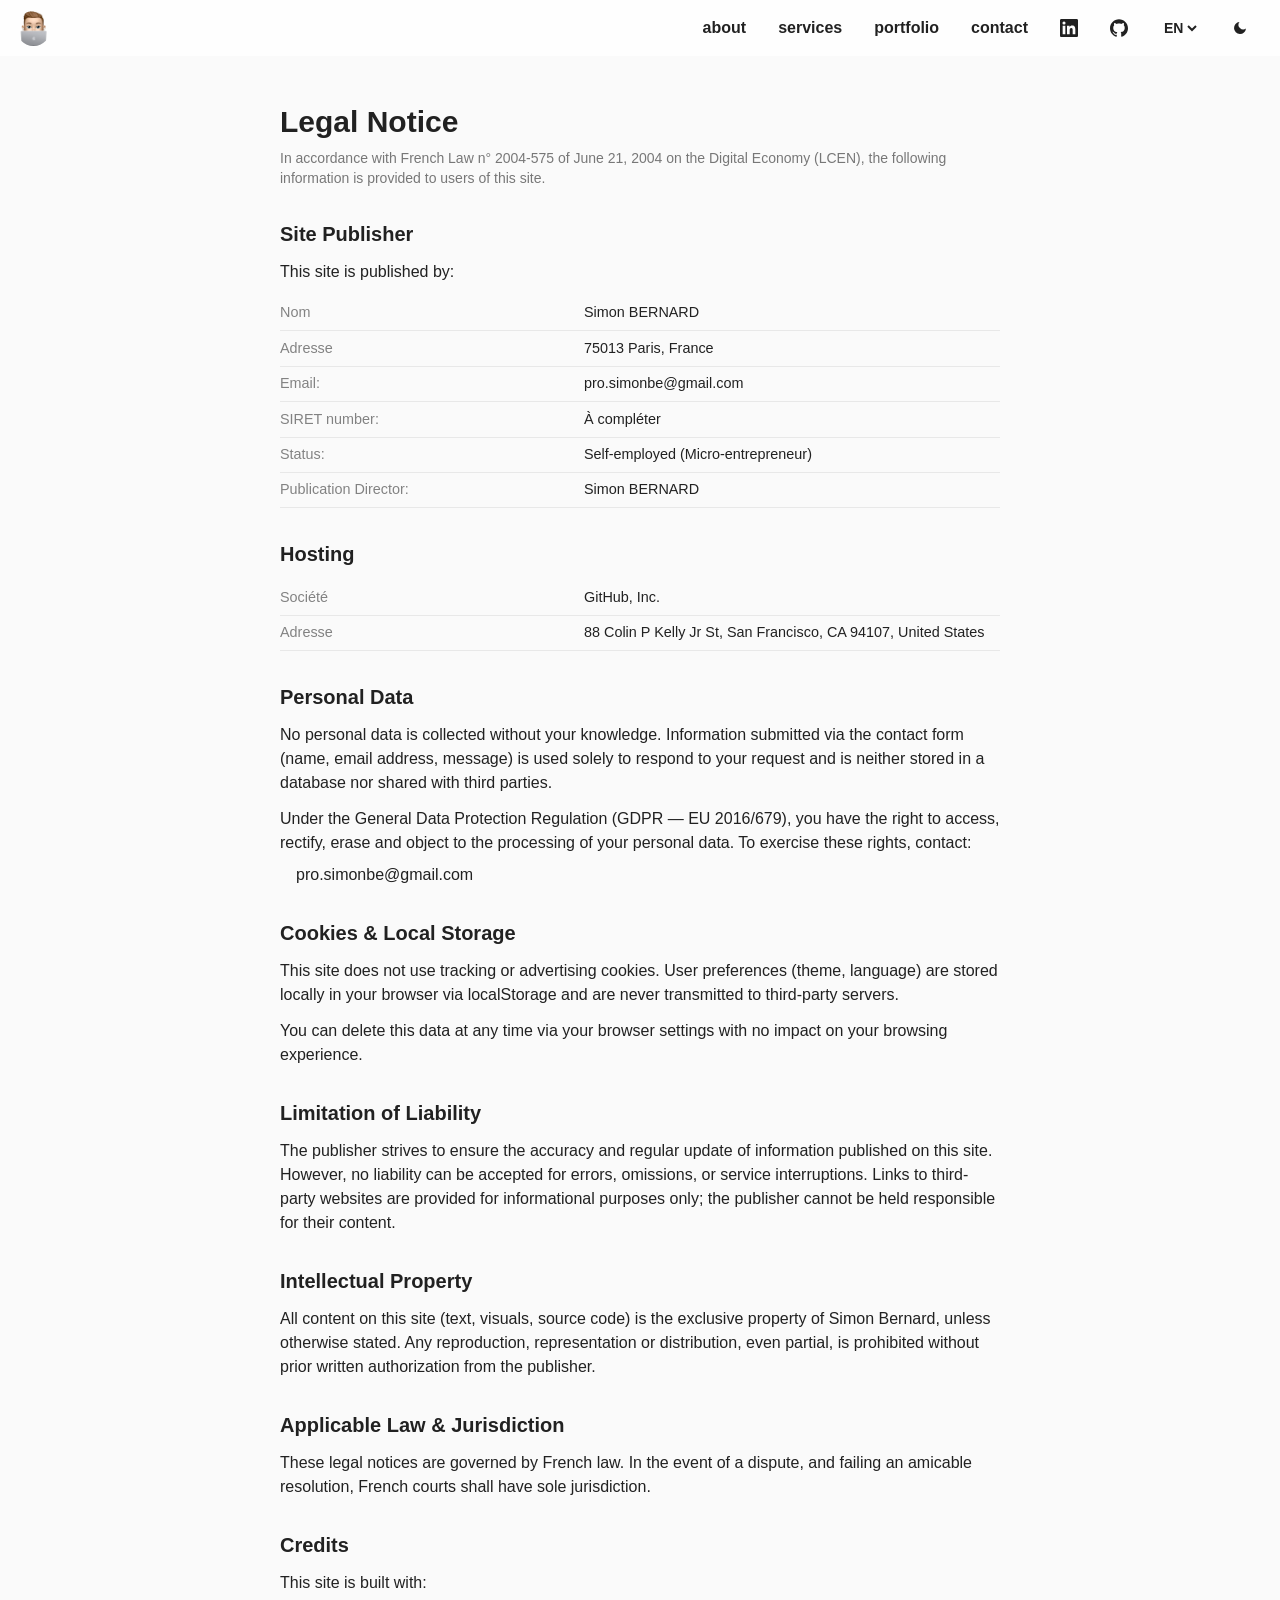
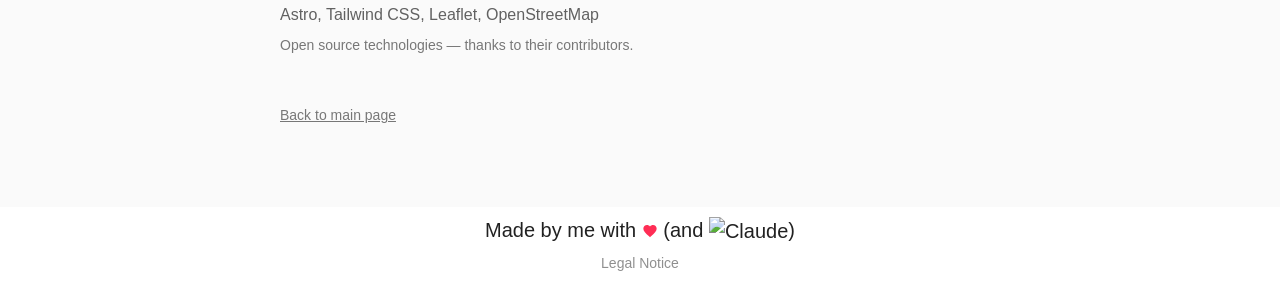
==== commit afbe9624: "Small ajustements" ====
--- a/legal/index.html
+++ b/legal/index.html
@@ -5,15 +5,15 @@
         const theme = saved || (window.matchMedia('(prefers-color-scheme: dark)').matches ? 'dark' : 'light');
         document.documentElement.setAttribute('data-theme', theme);
       })();
-    </script><link rel="stylesheet" href="/_astro/Footer.fmpgbMT5.css">
+    </script><link rel="stylesheet" href="/_astro/Footer.CZAJvrlk.css">
 <style>main[data-astro-cid-vxegh2s3] a[data-astro-cid-vxegh2s3]{color:var(--color-text)}main[data-astro-cid-vxegh2s3] h1[data-astro-cid-vxegh2s3],main[data-astro-cid-vxegh2s3] h2[data-astro-cid-vxegh2s3],main[data-astro-cid-vxegh2s3] p[data-astro-cid-vxegh2s3]{color:var(--color-text)}.legal-dl[data-astro-cid-vxegh2s3]{font-size:.9rem}.dl-row[data-astro-cid-vxegh2s3]{display:flex;gap:1rem;padding:.4rem 0;border-bottom:1px solid color-mix(in srgb,var(--color-text) 8%,transparent);align-items:baseline}.dl-row[data-astro-cid-vxegh2s3] dt[data-astro-cid-vxegh2s3]{width:40%;flex-shrink:0;opacity:.55;font-weight:500}.dl-row[data-astro-cid-vxegh2s3] dd[data-astro-cid-vxegh2s3]{margin:0}@media(max-width:480px){.dl-row[data-astro-cid-vxegh2s3]{flex-direction:column;gap:.1rem}.dl-row[data-astro-cid-vxegh2s3] dt[data-astro-cid-vxegh2s3]{width:100%}}
-</style></head> <body>  <nav class="navbar-blur absolute top-0 left-0 right-0 z-50 px-4 py-2" data-astro-cid-5blmo7yk> <div class="flex flex-wrap items-center justify-between" data-astro-cid-5blmo7yk> <a href="/" class="inline-flex shrink-0" aria-label="Home" data-astro-cid-5blmo7yk> <img src="/me.png" width="35" height="35" alt="Logo" loading="lazy" data-astro-cid-5blmo7yk> </a> <div class="desktop-menu" style="display: none;" data-astro-cid-5blmo7yk> <ul class="flex flex-row items-center list-none m-0 p-0" data-astro-cid-5blmo7yk> <li data-astro-cid-5blmo7yk><a href="#about" class="nav-link" data-astro-cid-5blmo7yk><strong data-i18n="a" data-astro-cid-5blmo7yk>à propos</strong></a></li> <li data-astro-cid-5blmo7yk><a href="#services" class="nav-link" data-astro-cid-5blmo7yk><strong data-i18n="s" data-astro-cid-5blmo7yk>services</strong></a></li> <li data-astro-cid-5blmo7yk><a href="#realisations" class="nav-link" data-astro-cid-5blmo7yk><strong data-i18n="po" data-astro-cid-5blmo7yk>réalisations</strong></a></li> <li data-astro-cid-5blmo7yk><a href="#contact" class="nav-link" data-astro-cid-5blmo7yk><strong data-i18n="c" data-astro-cid-5blmo7yk>contact</strong></a></li> <li data-astro-cid-5blmo7yk> <a href="https://www.linkedin.com/in/simnbernard/" target="_blank" rel="noopener noreferrer" class="nav-link" title="LinkedIn" aria-label="LinkedIn" data-astro-cid-5blmo7yk> <svg width="18" height="18" viewBox="0 0 24 24" fill="currentColor" data-astro-cid-5blmo7yk> <path d="M20.447 20.452h-3.554v-5.569c0-1.328-.027-3.037-1.852-3.037-1.853 0-2.136 1.445-2.136 2.939v5.667H9.351V9h3.414v1.561h.046c.477-.9 1.637-1.85 3.37-1.85 3.601 0 4.267 2.37 4.267 5.455v6.286zM5.337 7.433a2.062 2.062 0 01-2.063-2.065 2.064 2.064 0 112.063 2.065zm1.782 13.019H3.555V9h3.564v11.452zM22.225 0H1.771C.792 0 0 .774 0 1.729v20.542C0 23.227.792 24 1.771 24h20.451C23.2 24 24 23.227 24 22.271V1.729C24 .774 23.2 0 22.222 0h.003z" data-astro-cid-5blmo7yk></path> </svg> </a> </li> <li data-astro-cid-5blmo7yk> <a href="https://github.com/simnbernard" target="_blank" rel="noopener noreferrer" class="nav-link" title="GitHub" aria-label="GitHub" data-astro-cid-5blmo7yk> <svg width="18" height="18" viewBox="0 0 24 24" fill="currentColor" data-astro-cid-5blmo7yk> <path d="M12 .297c-6.63 0-12 5.373-12 12 0 5.303 3.438 9.8 8.205 11.385.6.113.82-.258.82-.577 0-.285-.01-1.04-.015-2.04-3.338.724-4.042-1.61-4.042-1.61C4.422 18.07 3.633 17.7 3.633 17.7c-1.087-.744.084-.729.084-.729 1.205.084 1.838 1.236 1.838 1.236 1.07 1.835 2.809 1.305 3.495.998.108-.776.417-1.305.76-1.605-2.665-.3-5.466-1.332-5.466-5.93 0-1.31.465-2.38 1.235-3.22-.135-.303-.54-1.523.105-3.176 0 0 1.005-.322 3.3 1.23.96-.267 1.98-.399 3-.405 1.02.006 2.04.138 3 .405 2.28-1.552 3.285-1.23 3.285-1.23.645 1.653.24 2.873.12 3.176.765.84 1.23 1.91 1.23 3.22 0 4.61-2.805 5.625-5.475 5.92.42.36.81 1.096.81 2.22 0 1.606-.015 2.896-.015 3.286 0 .315.21.69.825.57C20.565 22.092 24 17.592 24 12.297c0-6.627-5.373-12-12-12" data-astro-cid-5blmo7yk></path> </svg> </a> </li> <li data-astro-cid-5blmo7yk> <div class="lang-select-wrap nav-link" data-i18n-title="cla" title="Changer la langue" data-astro-cid-5blmo7yk> <select id="lang-select-desktop" class="lang-select" aria-label="Changer la langue" data-astro-cid-5blmo7yk> <option value="fr" data-astro-cid-5blmo7yk>FR</option> <option value="en" data-astro-cid-5blmo7yk>EN</option> <!-- <option value="th">TH</option> --> </select> </div> </li> <li data-astro-cid-5blmo7yk> <button class="nav-link" onclick="window.toggleTheme()" data-i18n-title="ct" title="Changer le thème" data-astro-cid-5blmo7yk> <span id="icon-moon" data-astro-cid-5blmo7yk> <svg width="16" height="16" viewBox="0 0 24 24" fill="currentColor" data-astro-cid-5blmo7yk><path d="M21 12.79A9 9 0 1111.21 3 7 7 0 0021 12.79z" data-astro-cid-5blmo7yk></path></svg> </span> <span id="icon-sun" style="display:none;" data-astro-cid-5blmo7yk> <svg width="16" height="16" viewBox="0 0 24 24" fill="none" stroke="currentColor" stroke-width="2" data-astro-cid-5blmo7yk> <circle cx="12" cy="12" r="5" data-astro-cid-5blmo7yk></circle><line x1="12" y1="1" x2="12" y2="3" data-astro-cid-5blmo7yk></line><line x1="12" y1="21" x2="12" y2="23" data-astro-cid-5blmo7yk></line> <line x1="4.22" y1="4.22" x2="5.64" y2="5.64" data-astro-cid-5blmo7yk></line><line x1="18.36" y1="18.36" x2="19.78" y2="19.78" data-astro-cid-5blmo7yk></line> <line x1="1" y1="12" x2="3" y2="12" data-astro-cid-5blmo7yk></line><line x1="21" y1="12" x2="23" y2="12" data-astro-cid-5blmo7yk></line> <line x1="4.22" y1="19.78" x2="5.64" y2="18.36" data-astro-cid-5blmo7yk></line><line x1="18.36" y1="5.64" x2="19.78" y2="4.22" data-astro-cid-5blmo7yk></line> </svg> </span> </button> </li> </ul> </div> <button id="hamburger" class="hamburger-btn mobile-only" type="button" aria-label="Menu" aria-expanded="false" aria-controls="mobile-menu" data-astro-cid-5blmo7yk> <div class="hamburger-icon" data-astro-cid-5blmo7yk> <span class="bar" data-astro-cid-5blmo7yk></span> <span class="bar" data-astro-cid-5blmo7yk></span> <span class="bar" data-astro-cid-5blmo7yk></span> </div> </button> </div> <div id="mobile-menu" class="mobile-only overflow-hidden" style="display: none;" data-astro-cid-5blmo7yk> <ul class="list-none m-0 p-0 text-center" data-astro-cid-5blmo7yk> <li data-astro-cid-5blmo7yk><a href="#about" class="nav-link" data-astro-cid-5blmo7yk><strong data-i18n="a" data-astro-cid-5blmo7yk>à propos</strong></a></li> <li data-astro-cid-5blmo7yk><a href="#services" class="nav-link" data-astro-cid-5blmo7yk><strong data-i18n="s" data-astro-cid-5blmo7yk>services</strong></a></li> <li data-astro-cid-5blmo7yk><a href="#realisations" class="nav-link" data-astro-cid-5blmo7yk><strong data-i18n="po" data-astro-cid-5blmo7yk>réalisations</strong></a></li> <li data-astro-cid-5blmo7yk><a href="#contact" class="nav-link" data-astro-cid-5blmo7yk><strong data-i18n="c" data-astro-cid-5blmo7yk>contact</strong></a></li> <li data-astro-cid-5blmo7yk> <a href="https://www.linkedin.com/in/simnbernard/" target="_blank" rel="noopener noreferrer" class="nav-link" data-astro-cid-5blmo7yk> <strong data-astro-cid-5blmo7yk>Linkedin</strong> </a> </li> <li data-astro-cid-5blmo7yk> <a href="https://github.com/simnbernard" target="_blank" rel="noopener noreferrer" class="nav-link" data-astro-cid-5blmo7yk> <strong data-astro-cid-5blmo7yk>Github</strong> </a> </li> <li data-astro-cid-5blmo7yk> <div class="nav-link mobile-lang" data-astro-cid-5blmo7yk> <strong data-i18n="cla" data-astro-cid-5blmo7yk>changer la langue</strong> <div class="lang-select-wrap" data-astro-cid-5blmo7yk> <select id="lang-select-mobile" class="lang-select" aria-label="Changer la langue" data-astro-cid-5blmo7yk> <option value="fr" data-astro-cid-5blmo7yk>FR</option> <option value="en" data-astro-cid-5blmo7yk>EN</option> <!-- <option value="th">TH</option> --> </select> </div> </div> </li> <li data-astro-cid-5blmo7yk> <button class="nav-link" onclick="window.toggleTheme()" data-i18n-title="ct" aria-label="Changer le thème" data-astro-cid-5blmo7yk> <strong data-i18n="ct" data-astro-cid-5blmo7yk>changer le thème</strong> </button> </li> </ul> </div> </nav>  <script type="module">const o=document.getElementById("hamburger"),l=document.getElementById("mobile-menu");o?.addEventListener("click",()=>{const e=o.classList.toggle("open");o.setAttribute("aria-expanded",String(e)),l&&(l.style.display=e?"block":"none")});l?.querySelectorAll("a[href]").forEach(e=>{e.href.includes("#")&&e.addEventListener("click",()=>{o?.classList.remove("open"),l&&(l.style.display="none")})});function c(e){const n=document.getElementById("icon-moon"),t=document.getElementById("icon-sun");n&&(n.style.display=e==="dark"?"none":"inline"),t&&(t.style.display=e==="dark"?"inline":"none")}document.addEventListener("themechange",e=>{c(e.detail.theme)});function d(e){const n=document.getElementById("lang-select-desktop"),t=document.getElementById("lang-select-mobile");n&&(n.value=e),t&&(t.value=e)}document.querySelectorAll(".lang-select").forEach(e=>{e.addEventListener("change",()=>{window.applyLang(e.value)})});document.addEventListener("langchange",e=>{d(e.detail.lang)});document.addEventListener("DOMContentLoaded",()=>{c(localStorage.getItem("theme")||"light"),d(localStorage.getItem("lang")||"fr")});</script> <main class="pt-16 max-w-3xl mx-auto px-6 pb-16" data-astro-cid-vxegh2s3> <h1 class="text-3xl font-bold mt-10 mb-2" data-i18n="l" data-astro-cid-vxegh2s3>Mentions légales</h1> <p class="opacity-60 text-sm mb-8" data-i18n="l1" data-astro-cid-vxegh2s3>Conformément à la loi n° 2004-575 du 21 juin 2004 pour la Confiance dans l'Économie Numérique (LCEN), les informations suivantes sont portées à la connaissance des utilisateurs du site.</p> <h2 class="text-xl font-semibold mt-8 mb-3" data-i18n="lh" data-astro-cid-vxegh2s3>Éditeur du site</h2> <p data-i18n="lh1" data-astro-cid-vxegh2s3>Ce site est édité par :</p> <dl class="legal-dl mt-3" data-astro-cid-vxegh2s3> <div class="dl-row" data-astro-cid-vxegh2s3> <dt data-astro-cid-vxegh2s3>Nom</dt> <dd data-astro-cid-vxegh2s3>Simon BERNARD</dd> </div> <div class="dl-row" data-astro-cid-vxegh2s3> <dt data-astro-cid-vxegh2s3>Adresse</dt> <dd data-astro-cid-vxegh2s3>75013 Paris, France</dd> </div> <div class="dl-row" data-astro-cid-vxegh2s3> <dt data-i18n="lhe" data-astro-cid-vxegh2s3>E-mail</dt> <dd data-astro-cid-vxegh2s3><a href="mailto:pro.simonbe@gmail.com" data-astro-cid-vxegh2s3>pro.simonbe@gmail.com</a></dd> </div> <div class="dl-row" data-astro-cid-vxegh2s3> <dt data-i18n="lhs" data-astro-cid-vxegh2s3>Numéro SIRET</dt> <dd data-astro-cid-vxegh2s3>À compléter</dd> </div> <div class="dl-row" data-astro-cid-vxegh2s3> <dt data-i18n="lhstat" data-astro-cid-vxegh2s3>Statut</dt> <dd data-i18n="lhstatval" data-astro-cid-vxegh2s3>Micro-entrepreneur</dd> </div> <div class="dl-row" data-astro-cid-vxegh2s3> <dt data-i18n="ldpub" data-astro-cid-vxegh2s3>Directeur de la publication</dt> <dd data-astro-cid-vxegh2s3>Simon BERNARD</dd> </div> </dl> <h2 class="text-xl font-semibold mt-8 mb-3" data-i18n="lh2" data-astro-cid-vxegh2s3>Hébergeur</h2> <dl class="legal-dl mt-3" data-astro-cid-vxegh2s3> <div class="dl-row" data-astro-cid-vxegh2s3> <dt data-astro-cid-vxegh2s3>Société</dt> <dd data-astro-cid-vxegh2s3><a href="https://pages.github.com" target="_blank" rel="noopener noreferrer" data-astro-cid-vxegh2s3>GitHub, Inc.</a></dd> </div> <div class="dl-row" data-astro-cid-vxegh2s3> <dt data-astro-cid-vxegh2s3>Adresse</dt> <dd data-i18n="lh2addr" data-astro-cid-vxegh2s3>88 Colin P Kelly Jr St, San Francisco, CA 94107, États-Unis</dd> </div> </dl> <h2 class="text-xl font-semibold mt-8 mb-3" data-i18n="ldp" data-astro-cid-vxegh2s3>Données personnelles</h2> <p data-i18n="ldp1" data-astro-cid-vxegh2s3>Aucune donnée personnelle n'est collectée à votre insu. Les informations transmises via le formulaire de contact (nom, adresse e-mail, message) sont utilisées uniquement pour répondre à votre demande et ne sont ni stockées en base de données, ni cédées à des tiers.</p> <p class="mt-3" data-i18n="ldp2" data-astro-cid-vxegh2s3>Conformément au Règlement Général sur la Protection des Données (RGPD — UE 2016/679), vous disposez d'un droit d'accès, de rectification, d'effacement et d'opposition concernant vos données personnelles. Pour exercer ces droits, contactez :</p> <p class="mt-2 ml-4" data-astro-cid-vxegh2s3><a href="mailto:pro.simonbe@gmail.com" data-astro-cid-vxegh2s3>pro.simonbe@gmail.com</a></p> <h2 class="text-xl font-semibold mt-8 mb-3" data-i18n="lc" data-astro-cid-vxegh2s3>Cookies &amp; stockage local</h2> <p data-i18n="lc1" data-astro-cid-vxegh2s3>Ce site n'utilise pas de cookies de traçage ou publicitaires. Les préférences utilisateur (thème, langue) sont enregistrées localement dans votre navigateur via localStorage et ne sont jamais transmises à des serveurs tiers.</p> <p class="mt-3" data-i18n="lc2" data-astro-cid-vxegh2s3>Vous pouvez supprimer ces données à tout moment via les paramètres de votre navigateur sans impact sur votre navigation.</p> <h2 class="text-xl font-semibold mt-8 mb-3" data-i18n="lr" data-astro-cid-vxegh2s3>Limitation de responsabilité</h2> <p data-i18n="lr1" data-astro-cid-vxegh2s3>L'éditeur s'efforce d'assurer l'exactitude et la mise à jour régulière des informations publiées sur ce site. Toutefois, il ne saurait être tenu responsable des erreurs ou omissions, ni d'une interruption de disponibilité du service. Les liens hypertextes vers des sites tiers sont fournis à titre indicatif ; l'éditeur ne peut être tenu responsable de leur contenu.</p> <h2 class="text-xl font-semibold mt-8 mb-3" data-i18n="ld" data-astro-cid-vxegh2s3>Propriété intellectuelle</h2> <p data-i18n="ld1" data-astro-cid-vxegh2s3>L'ensemble du contenu de ce site (textes, visuels, code source) est la propriété exclusive de Simon Bernard, sauf mention contraire. Toute reproduction, représentation ou diffusion, même partielle, est interdite sans autorisation écrite préalable de l'éditeur.</p> <h2 class="text-xl font-semibold mt-8 mb-3" data-i18n="llaw" data-astro-cid-vxegh2s3>Droit applicable et juridiction</h2> <p data-i18n="llaw1" data-astro-cid-vxegh2s3>Les présentes mentions légales sont régies par le droit français. En cas de litige, et à défaut de résolution amiable, les tribunaux français seront seuls compétents.</p> <h2 class="text-xl font-semibold mt-8 mb-3" data-i18n="lcr" data-astro-cid-vxegh2s3>Crédits</h2> <p data-i18n="lcr1" data-astro-cid-vxegh2s3>Ce site est réalisé avec :</p> <p class="mt-2 opacity-70" data-astro-cid-vxegh2s3>Astro, Tailwind CSS, Leaflet, OpenStreetMap</p> <p class="mt-2 opacity-60 text-sm" data-i18n="lcr2" data-astro-cid-vxegh2s3>Technologies open source — merci à leurs contributeurs.</p> <div class="mt-12 mb-4" data-astro-cid-vxegh2s3> <a href="/" data-i18n="r" class="opacity-60 hover:opacity-90 underline text-sm transition-opacity" data-astro-cid-vxegh2s3>
+</style></head> <body>  <nav class="navbar-blur absolute top-0 left-0 right-0 z-50 px-4 py-2" data-astro-cid-5blmo7yk> <div class="flex flex-wrap items-center justify-between" data-astro-cid-5blmo7yk> <a href="/" class="inline-flex shrink-0" aria-label="Home" data-astro-cid-5blmo7yk> <img src="/me.png" width="35" height="35" alt="Logo" loading="lazy" class="rounded-full" data-astro-cid-5blmo7yk> </a> <div class="desktop-menu" style="display: none;" data-astro-cid-5blmo7yk> <ul class="flex flex-row items-center list-none m-0 p-0" data-astro-cid-5blmo7yk> <li data-astro-cid-5blmo7yk><a href="#about" class="nav-link" data-astro-cid-5blmo7yk><strong data-i18n="a" data-astro-cid-5blmo7yk>à propos</strong></a></li> <li data-astro-cid-5blmo7yk><a href="#services" class="nav-link" data-astro-cid-5blmo7yk><strong data-i18n="s" data-astro-cid-5blmo7yk>services</strong></a></li> <li data-astro-cid-5blmo7yk><a href="#realisations" class="nav-link" data-astro-cid-5blmo7yk><strong data-i18n="po" data-astro-cid-5blmo7yk>réalisations</strong></a></li> <li data-astro-cid-5blmo7yk><a href="#contact" class="nav-link" data-astro-cid-5blmo7yk><strong data-i18n="c" data-astro-cid-5blmo7yk>contact</strong></a></li> <li data-astro-cid-5blmo7yk> <a href="https://www.linkedin.com/in/simnbernard/" target="_blank" rel="noopener noreferrer" class="nav-link" title="LinkedIn" aria-label="LinkedIn" data-astro-cid-5blmo7yk> <svg width="18" height="18" viewBox="0 0 24 24" fill="currentColor" data-astro-cid-5blmo7yk> <path d="M20.447 20.452h-3.554v-5.569c0-1.328-.027-3.037-1.852-3.037-1.853 0-2.136 1.445-2.136 2.939v5.667H9.351V9h3.414v1.561h.046c.477-.9 1.637-1.85 3.37-1.85 3.601 0 4.267 2.37 4.267 5.455v6.286zM5.337 7.433a2.062 2.062 0 01-2.063-2.065 2.064 2.064 0 112.063 2.065zm1.782 13.019H3.555V9h3.564v11.452zM22.225 0H1.771C.792 0 0 .774 0 1.729v20.542C0 23.227.792 24 1.771 24h20.451C23.2 24 24 23.227 24 22.271V1.729C24 .774 23.2 0 22.222 0h.003z" data-astro-cid-5blmo7yk></path> </svg> </a> </li> <li data-astro-cid-5blmo7yk> <a href="https://github.com/simnbernard" target="_blank" rel="noopener noreferrer" class="nav-link" title="GitHub" aria-label="GitHub" data-astro-cid-5blmo7yk> <svg width="18" height="18" viewBox="0 0 24 24" fill="currentColor" data-astro-cid-5blmo7yk> <path d="M12 .297c-6.63 0-12 5.373-12 12 0 5.303 3.438 9.8 8.205 11.385.6.113.82-.258.82-.577 0-.285-.01-1.04-.015-2.04-3.338.724-4.042-1.61-4.042-1.61C4.422 18.07 3.633 17.7 3.633 17.7c-1.087-.744.084-.729.084-.729 1.205.084 1.838 1.236 1.838 1.236 1.07 1.835 2.809 1.305 3.495.998.108-.776.417-1.305.76-1.605-2.665-.3-5.466-1.332-5.466-5.93 0-1.31.465-2.38 1.235-3.22-.135-.303-.54-1.523.105-3.176 0 0 1.005-.322 3.3 1.23.96-.267 1.98-.399 3-.405 1.02.006 2.04.138 3 .405 2.28-1.552 3.285-1.23 3.285-1.23.645 1.653.24 2.873.12 3.176.765.84 1.23 1.91 1.23 3.22 0 4.61-2.805 5.625-5.475 5.92.42.36.81 1.096.81 2.22 0 1.606-.015 2.896-.015 3.286 0 .315.21.69.825.57C20.565 22.092 24 17.592 24 12.297c0-6.627-5.373-12-12-12" data-astro-cid-5blmo7yk></path> </svg> </a> </li> <li data-astro-cid-5blmo7yk> <div class="lang-select-wrap nav-link" data-i18n-title="cla" title="Changer la langue" data-astro-cid-5blmo7yk> <select id="lang-select-desktop" class="lang-select" aria-label="Changer la langue" data-astro-cid-5blmo7yk> <option value="fr" data-astro-cid-5blmo7yk>FR</option> <option value="en" data-astro-cid-5blmo7yk>EN</option> <!-- <option value="th">TH</option> --> </select> </div> </li> <li data-astro-cid-5blmo7yk> <button class="nav-link" onclick="window.toggleTheme()" data-i18n-title="ct" title="Changer le thème" data-astro-cid-5blmo7yk> <span id="icon-moon" data-astro-cid-5blmo7yk> <svg width="16" height="16" viewBox="0 0 24 24" fill="currentColor" data-astro-cid-5blmo7yk><path d="M21 12.79A9 9 0 1111.21 3 7 7 0 0021 12.79z" data-astro-cid-5blmo7yk></path></svg> </span> <span id="icon-sun" style="display:none;" data-astro-cid-5blmo7yk> <svg width="16" height="16" viewBox="0 0 24 24" fill="none" stroke="currentColor" stroke-width="2" data-astro-cid-5blmo7yk> <circle cx="12" cy="12" r="5" data-astro-cid-5blmo7yk></circle><line x1="12" y1="1" x2="12" y2="3" data-astro-cid-5blmo7yk></line><line x1="12" y1="21" x2="12" y2="23" data-astro-cid-5blmo7yk></line> <line x1="4.22" y1="4.22" x2="5.64" y2="5.64" data-astro-cid-5blmo7yk></line><line x1="18.36" y1="18.36" x2="19.78" y2="19.78" data-astro-cid-5blmo7yk></line> <line x1="1" y1="12" x2="3" y2="12" data-astro-cid-5blmo7yk></line><line x1="21" y1="12" x2="23" y2="12" data-astro-cid-5blmo7yk></line> <line x1="4.22" y1="19.78" x2="5.64" y2="18.36" data-astro-cid-5blmo7yk></line><line x1="18.36" y1="5.64" x2="19.78" y2="4.22" data-astro-cid-5blmo7yk></line> </svg> </span> </button> </li> </ul> </div> <button id="hamburger" class="hamburger-btn mobile-only" type="button" aria-label="Menu" aria-expanded="false" aria-controls="mobile-menu" data-astro-cid-5blmo7yk> <div class="hamburger-icon" data-astro-cid-5blmo7yk> <span class="bar" data-astro-cid-5blmo7yk></span> <span class="bar" data-astro-cid-5blmo7yk></span> <span class="bar" data-astro-cid-5blmo7yk></span> </div> </button> </div> <div id="mobile-menu" class="mobile-only overflow-hidden" style="display: none;" data-astro-cid-5blmo7yk> <ul class="list-none m-0 p-0 text-center" data-astro-cid-5blmo7yk> <li data-astro-cid-5blmo7yk><a href="#about" class="nav-link" data-astro-cid-5blmo7yk><strong data-i18n="a" data-astro-cid-5blmo7yk>à propos</strong></a></li> <li data-astro-cid-5blmo7yk><a href="#services" class="nav-link" data-astro-cid-5blmo7yk><strong data-i18n="s" data-astro-cid-5blmo7yk>services</strong></a></li> <li data-astro-cid-5blmo7yk><a href="#realisations" class="nav-link" data-astro-cid-5blmo7yk><strong data-i18n="po" data-astro-cid-5blmo7yk>réalisations</strong></a></li> <li data-astro-cid-5blmo7yk><a href="#contact" class="nav-link" data-astro-cid-5blmo7yk><strong data-i18n="c" data-astro-cid-5blmo7yk>contact</strong></a></li> <li data-astro-cid-5blmo7yk> <a href="https://www.linkedin.com/in/simnbernard/" target="_blank" rel="noopener noreferrer" class="nav-link" data-astro-cid-5blmo7yk> <strong data-astro-cid-5blmo7yk>Linkedin</strong> </a> </li> <li data-astro-cid-5blmo7yk> <a href="https://github.com/simnbernard" target="_blank" rel="noopener noreferrer" class="nav-link" data-astro-cid-5blmo7yk> <strong data-astro-cid-5blmo7yk>Github</strong> </a> </li> <li data-astro-cid-5blmo7yk> <div class="nav-link mobile-lang" data-astro-cid-5blmo7yk> <strong data-i18n="cla" data-astro-cid-5blmo7yk>changer la langue</strong> <div class="lang-select-wrap" data-astro-cid-5blmo7yk> <select id="lang-select-mobile" class="lang-select" aria-label="Changer la langue" data-astro-cid-5blmo7yk> <option value="fr" data-astro-cid-5blmo7yk>FR</option> <option value="en" data-astro-cid-5blmo7yk>EN</option> <!-- <option value="th">TH</option> --> </select> </div> </div> </li> <li data-astro-cid-5blmo7yk> <button class="nav-link" onclick="window.toggleTheme()" data-i18n-title="ct" aria-label="Changer le thème" data-astro-cid-5blmo7yk> <strong data-i18n="ct" data-astro-cid-5blmo7yk>changer le thème</strong> </button> </li> </ul> </div> </nav>  <script type="module">const o=document.getElementById("hamburger"),l=document.getElementById("mobile-menu");o?.addEventListener("click",()=>{const e=o.classList.toggle("open");o.setAttribute("aria-expanded",String(e)),l&&(l.style.display=e?"block":"none")});l?.querySelectorAll("a[href]").forEach(e=>{e.href.includes("#")&&e.addEventListener("click",()=>{o?.classList.remove("open"),l&&(l.style.display="none")})});function c(e){const n=document.getElementById("icon-moon"),t=document.getElementById("icon-sun");n&&(n.style.display=e==="dark"?"none":"inline"),t&&(t.style.display=e==="dark"?"inline":"none")}document.addEventListener("themechange",e=>{c(e.detail.theme)});function d(e){const n=document.getElementById("lang-select-desktop"),t=document.getElementById("lang-select-mobile");n&&(n.value=e),t&&(t.value=e)}document.querySelectorAll(".lang-select").forEach(e=>{e.addEventListener("change",()=>{window.applyLang(e.value)})});document.addEventListener("langchange",e=>{d(e.detail.lang)});document.addEventListener("DOMContentLoaded",()=>{c(localStorage.getItem("theme")||"light"),d(localStorage.getItem("lang")||"fr")});</script> <main class="pt-16 max-w-3xl mx-auto px-6 pb-16" data-astro-cid-vxegh2s3> <h1 class="text-3xl font-bold mt-10 mb-2" data-i18n="l" data-astro-cid-vxegh2s3>Mentions légales</h1> <p class="opacity-60 text-sm mb-8" data-i18n="l1" data-astro-cid-vxegh2s3>Conformément à la loi n° 2004-575 du 21 juin 2004 pour la Confiance dans l'Économie Numérique (LCEN), les informations suivantes sont portées à la connaissance des utilisateurs du site.</p> <h2 class="text-xl font-semibold mt-8 mb-3" data-i18n="lh" data-astro-cid-vxegh2s3>Éditeur du site</h2> <p data-i18n="lh1" data-astro-cid-vxegh2s3>Ce site est édité par :</p> <dl class="legal-dl mt-3" data-astro-cid-vxegh2s3> <div class="dl-row" data-astro-cid-vxegh2s3> <dt data-astro-cid-vxegh2s3>Nom</dt> <dd data-astro-cid-vxegh2s3>Simon BERNARD</dd> </div> <div class="dl-row" data-astro-cid-vxegh2s3> <dt data-astro-cid-vxegh2s3>Adresse</dt> <dd data-astro-cid-vxegh2s3>75013 Paris, France</dd> </div> <div class="dl-row" data-astro-cid-vxegh2s3> <dt data-i18n="lhe" data-astro-cid-vxegh2s3>E-mail</dt> <dd data-astro-cid-vxegh2s3><a href="mailto:pro.simonbe@gmail.com" data-astro-cid-vxegh2s3>pro.simonbe@gmail.com</a></dd> </div> <div class="dl-row" data-astro-cid-vxegh2s3> <dt data-i18n="lhs" data-astro-cid-vxegh2s3>Numéro SIRET</dt> <dd data-astro-cid-vxegh2s3>À compléter</dd> </div> <div class="dl-row" data-astro-cid-vxegh2s3> <dt data-i18n="lhstat" data-astro-cid-vxegh2s3>Statut</dt> <dd data-i18n="lhstatval" data-astro-cid-vxegh2s3>Micro-entrepreneur</dd> </div> <div class="dl-row" data-astro-cid-vxegh2s3> <dt data-i18n="ldpub" data-astro-cid-vxegh2s3>Directeur de la publication</dt> <dd data-astro-cid-vxegh2s3>Simon BERNARD</dd> </div> </dl> <h2 class="text-xl font-semibold mt-8 mb-3" data-i18n="lh2" data-astro-cid-vxegh2s3>Hébergeur</h2> <dl class="legal-dl mt-3" data-astro-cid-vxegh2s3> <div class="dl-row" data-astro-cid-vxegh2s3> <dt data-astro-cid-vxegh2s3>Société</dt> <dd data-astro-cid-vxegh2s3><a href="https://pages.github.com" target="_blank" rel="noopener noreferrer" data-astro-cid-vxegh2s3>GitHub, Inc.</a></dd> </div> <div class="dl-row" data-astro-cid-vxegh2s3> <dt data-astro-cid-vxegh2s3>Adresse</dt> <dd data-i18n="lh2addr" data-astro-cid-vxegh2s3>88 Colin P Kelly Jr St, San Francisco, CA 94107, États-Unis</dd> </div> </dl> <h2 class="text-xl font-semibold mt-8 mb-3" data-i18n="ldp" data-astro-cid-vxegh2s3>Données personnelles</h2> <p data-i18n="ldp1" data-astro-cid-vxegh2s3>Aucune donnée personnelle n'est collectée à votre insu. Les informations transmises via le formulaire de contact (nom, adresse e-mail, message) sont utilisées uniquement pour répondre à votre demande et ne sont ni stockées en base de données, ni cédées à des tiers.</p> <p class="mt-3" data-i18n="ldp2" data-astro-cid-vxegh2s3>Conformément au Règlement Général sur la Protection des Données (RGPD — UE 2016/679), vous disposez d'un droit d'accès, de rectification, d'effacement et d'opposition concernant vos données personnelles. Pour exercer ces droits, contactez :</p> <p class="mt-2 ml-4" data-astro-cid-vxegh2s3><a href="mailto:pro.simonbe@gmail.com" data-astro-cid-vxegh2s3>pro.simonbe@gmail.com</a></p> <h2 class="text-xl font-semibold mt-8 mb-3" data-i18n="lc" data-astro-cid-vxegh2s3>Cookies &amp; stockage local</h2> <p data-i18n="lc1" data-astro-cid-vxegh2s3>Ce site n'utilise pas de cookies de traçage ou publicitaires. Les préférences utilisateur (thème, langue) sont enregistrées localement dans votre navigateur via localStorage et ne sont jamais transmises à des serveurs tiers.</p> <p class="mt-3" data-i18n="lc2" data-astro-cid-vxegh2s3>Vous pouvez supprimer ces données à tout moment via les paramètres de votre navigateur sans impact sur votre navigation.</p> <h2 class="text-xl font-semibold mt-8 mb-3" data-i18n="lr" data-astro-cid-vxegh2s3>Limitation de responsabilité</h2> <p data-i18n="lr1" data-astro-cid-vxegh2s3>L'éditeur s'efforce d'assurer l'exactitude et la mise à jour régulière des informations publiées sur ce site. Toutefois, il ne saurait être tenu responsable des erreurs ou omissions, ni d'une interruption de disponibilité du service. Les liens hypertextes vers des sites tiers sont fournis à titre indicatif ; l'éditeur ne peut être tenu responsable de leur contenu.</p> <h2 class="text-xl font-semibold mt-8 mb-3" data-i18n="ld" data-astro-cid-vxegh2s3>Propriété intellectuelle</h2> <p data-i18n="ld1" data-astro-cid-vxegh2s3>L'ensemble du contenu de ce site (textes, visuels, code source) est la propriété exclusive de Simon Bernard, sauf mention contraire. Toute reproduction, représentation ou diffusion, même partielle, est interdite sans autorisation écrite préalable de l'éditeur.</p> <h2 class="text-xl font-semibold mt-8 mb-3" data-i18n="llaw" data-astro-cid-vxegh2s3>Droit applicable et juridiction</h2> <p data-i18n="llaw1" data-astro-cid-vxegh2s3>Les présentes mentions légales sont régies par le droit français. En cas de litige, et à défaut de résolution amiable, les tribunaux français seront seuls compétents.</p> <h2 class="text-xl font-semibold mt-8 mb-3" data-i18n="lcr" data-astro-cid-vxegh2s3>Crédits</h2> <p data-i18n="lcr1" data-astro-cid-vxegh2s3>Ce site est réalisé avec :</p> <p class="mt-2 opacity-70" data-astro-cid-vxegh2s3>Astro, Tailwind CSS, Leaflet, OpenStreetMap</p> <p class="mt-2 opacity-60 text-sm" data-i18n="lcr2" data-astro-cid-vxegh2s3>Technologies open source — merci à leurs contributeurs.</p> <div class="mt-12 mb-4" data-astro-cid-vxegh2s3> <a href="/" data-i18n="r" class="opacity-60 hover:opacity-90 underline text-sm transition-opacity" data-astro-cid-vxegh2s3>
 Retour à la page principale
 </a> </div> </main> <footer class="full-size-75 v-center secondary-bg flex-col gap-2" data-astro-cid-sz7xmlte> <p class="m-0 text-xl font-medium" data-astro-cid-sz7xmlte>
 Made by me with
 <svg class="inline align-middle" width="16" height="16" viewBox="0 0 24 24" class="fill-pink-500" fill="#ff2d55" aria-hidden="true" data-astro-cid-sz7xmlte> <path d="M12 21.35l-1.45-1.32C5.4 15.36 2 12.28 2 8.5 2 5.42 4.42 3 7.5 3c1.74 0 3.41.81 4.5 2.09C13.09 3.81 14.76 3 16.5 3 19.58 3 22 5.42 22 8.5c0 3.78-3.4 6.86-8.55 11.54L12 21.35z" data-astro-cid-sz7xmlte></path> </svg>
 (and <img src="/img/claude.svg" width="16" height="16" alt="Claude" class="inline align-middle" data-astro-cid-sz7xmlte>)
-</p> <a href="/legal" class="legal-link text-sm opacity-50 hover:opacity-80" data-i18n="l" data-astro-cid-sz7xmlte>Mentions légales</a> </footer>  <script>(function(){const en = {"la":"FR","co":"By continuing to browse this site, you authorize the use of cookies.","a":"about","s":"services","po":"portfolio","c":"contact","t":"Theme","cla":"Change the language","ct":"Change the theme","h-title":"Senior Full Stack Developer","h-tagline":"10 years of experience · Remote missions · Custom projects","h-anthropic":"Anthropic Certified · AI-Augmented Developer","h-cta1":"Technical missions","h-cta2":"Custom projects","h-location":"📍 Bangkok · UTC+7 · Available for European & Asian clients","sv-title":"Services","sv-sub1":"For product teams","sv-t1":"Technical missions","sv-d1":"Available fully remote (UTC+7) to join your team as a Senior or Lead developer. I onboard fast, deliver and document.","sv-btn1":"Let's talk about your need","sv-tjm":"Day rate: €650/day","sv-sub2":"For entrepreneurs & SMBs","sv-t2":"Custom projects","sv-d2":"From idea to launch: showcase website, web or mobile app. End-to-end support with a real understanding of your business.","sv-btn2":"Request a quote","sv-from":"Starting at €1,500","sv-l1a":"Spring Boot, Angular, AWS, Docker","sv-l1b":"Fast onboarding into your workflow","sv-l1c":"Senior or Lead technical profile","sv-l2a":"Showcase site, web or mobile app","sv-l2b":"Development + deployment","sv-l2c":"Ongoing support available","sk-title":"Skills","sk-backend":"Backend","sk-frontend":"Frontend","sk-mobile":"Mobile","sk-cms":"CMS","sk-cloud":"Cloud & DevOps","sk-db":"Databases","rl-title":"Portfolio","rl-linkedin":"See more work on LinkedIn","rl-more":"More coming soon!","rl-lead":"Lead Full Stack Developer","rl-senior":"Senior Full Stack Developer","rl-dev":"Full Stack Developer","rl-brgm-title":"Geoscientific Web Application","rl-brgm-desc":"Software architecture and technical lead on a web app for the national geological survey. Cloud infrastructure on AWS, application security (OWASP), DSFR Design System, and team mentoring.","rl-oneflex-title":"Flex Office Platform","rl-oneflex-desc":"MVP built from scratch in 3 months to help HR teams apply COVID-19 guidelines, then evolved into a flex-office management platform. Front-end lead, Stripe and Google Analytics integration.","rl-desjardins-title":"AccèsD Banking Platform","rl-desjardins-desc":"Features and evolutions on the AccèsD online banking platform for individuals and businesses. Agile methodology, code review, QA, documentation and UX.","c1":"Let's work together","c-sub":"A question, a project or expertise needed? Write to me.","cm":"Send an email","ph-name":"Your name","ph-email":"Your email","ph-message":"Your message","cf-send":"Send","cf-ok":"Message sent!","cf-err":"An error occurred.","nf":"This page cannot be found.","r":"Back to main page","l":"Legal Notice","l1":"In accordance with French Law n° 2004-575 of June 21, 2004 on the Digital Economy (LCEN), the following information is provided to users of this site.","lh":"Site Publisher","lh1":"This site is published by:","lhstat":"Status:","lhstatval":"Self-employed (Micro-entrepreneur)","lhe":"Email:","lhs":"SIRET number:","ldpub":"Publication Director:","lh2":"Hosting","lh2addr":"88 Colin P Kelly Jr St, San Francisco, CA 94107, United States","ldp":"Personal Data","ldp1":"No personal data is collected without your knowledge. Information submitted via the contact form (name, email address, message) is used solely to respond to your request and is neither stored in a database nor shared with third parties.","ldp2":"Under the General Data Protection Regulation (GDPR — EU 2016/679), you have the right to access, rectify, erase and object to the processing of your personal data. To exercise these rights, contact:","lc":"Cookies & Local Storage","lc1":"This site does not use tracking or advertising cookies. User preferences (theme, language) are stored locally in your browser via localStorage and are never transmitted to third-party servers.","lc2":"You can delete this data at any time via your browser settings with no impact on your browsing experience.","lr":"Limitation of Liability","lr1":"The publisher strives to ensure the accuracy and regular update of information published on this site. However, no liability can be accepted for errors, omissions, or service interruptions. Links to third-party websites are provided for informational purposes only; the publisher cannot be held responsible for their content.","ld":"Intellectual Property","ld1":"All content on this site (text, visuals, source code) is the exclusive property of Simon Bernard, unless otherwise stated. Any reproduction, representation or distribution, even partial, is prohibited without prior written authorization from the publisher.","llaw":"Applicable Law & Jurisdiction","llaw1":"These legal notices are governed by French law. In the event of a dispute, and failing an amicable resolution, French courts shall have sole jurisdiction.","lcr":"Credits","lcr1":"This site is built with:","lcr2":"Open source technologies — thanks to their contributors."};
+</p> <a href="/legal" class="legal-link text-sm opacity-50 hover:opacity-80" data-i18n="l" data-astro-cid-sz7xmlte>Mentions légales</a> </footer>  <script>(function(){const en = {"la":"FR","co":"By continuing to browse this site, you authorize the use of cookies.","a":"about","s":"services","po":"portfolio","c":"contact","t":"Theme","cla":"change the language","ct":"change the theme","h-title":"Senior Full Stack Developer","h-tagline":"10 years of experience · Remote missions · Custom projects","h-anthropic":"Anthropic Certified · AI-Augmented Developer","h-cta1":"Technical missions","h-cta2":"Custom projects","h-location":"📍 Bangkok · UTC+7 · Available for European & Asian clients","sv-title":"Services","sv-sub1":"For product teams","sv-t1":"Technical missions","sv-d1":"Available fully remote (UTC+7) to join your team as a Senior or Lead developer. I onboard fast, deliver and document.","sv-btn1":"Let's talk about your need","sv-tjm":"Day rate: €650/day","sv-sub2":"For entrepreneurs & SMBs","sv-t2":"Custom projects","sv-d2":"From idea to launch: showcase website, web or mobile app. End-to-end support with a real understanding of your business.","sv-btn2":"Request a quote","sv-from":"Starting at €1,500","sv-l1a":"Spring Boot, Angular, AWS, Docker","sv-l1b":"Fast onboarding into your workflow","sv-l1c":"Senior or Lead technical profile","sv-l2a":"Showcase site, web or mobile app","sv-l2b":"Development + deployment","sv-l2c":"Ongoing support available","sk-title":"Skills","sk-backend":"Backend","sk-frontend":"Frontend","sk-mobile":"Mobile","sk-cms":"CMS","sk-cloud":"Cloud & DevOps","sk-db":"Databases","rl-title":"Portfolio","rl-linkedin":"See more work on LinkedIn","rl-more":"More coming soon!","rl-lead":"Lead Full Stack Developer","rl-senior":"Senior Full Stack Developer","rl-dev":"Full Stack Developer","rl-brgm-title":"Geoscientific Web Application","rl-brgm-desc":"Software architecture and technical lead on a web app for the national geological survey. Cloud infrastructure on AWS, application security (OWASP), DSFR Design System, and team mentoring.","rl-oneflex-title":"Flex Office Platform","rl-oneflex-desc":"MVP built from scratch in 3 months to help HR teams apply COVID-19 guidelines, then evolved into a flex-office management platform. Front-end lead, Stripe and Google Analytics integration.","rl-desjardins-title":"AccèsD Banking Platform","rl-desjardins-desc":"Features and evolutions on the AccèsD online banking platform for individuals and businesses. Agile methodology, code review, QA, documentation and UX.","c1":"Let's work together","c-sub":"A question, a project or expertise needed? Write to me.","cm":"Send an email","ph-name":"Your name","ph-email":"Your email","ph-message":"Your message","cf-send":"Send","cf-ok":"Message sent!","cf-err":"An error occurred.","nf":"This page cannot be found.","r":"Back to main page","l":"Legal Notice","l1":"In accordance with French Law n° 2004-575 of June 21, 2004 on the Digital Economy (LCEN), the following information is provided to users of this site.","lh":"Site Publisher","lh1":"This site is published by:","lhstat":"Status:","lhstatval":"Self-employed (Micro-entrepreneur)","lhe":"Email:","lhs":"SIRET number:","ldpub":"Publication Director:","lh2":"Hosting","lh2addr":"88 Colin P Kelly Jr St, San Francisco, CA 94107, United States","ldp":"Personal Data","ldp1":"No personal data is collected without your knowledge. Information submitted via the contact form (name, email address, message) is used solely to respond to your request and is neither stored in a database nor shared with third parties.","ldp2":"Under the General Data Protection Regulation (GDPR — EU 2016/679), you have the right to access, rectify, erase and object to the processing of your personal data. To exercise these rights, contact:","lc":"Cookies & Local Storage","lc1":"This site does not use tracking or advertising cookies. User preferences (theme, language) are stored locally in your browser via localStorage and are never transmitted to third-party servers.","lc2":"You can delete this data at any time via your browser settings with no impact on your browsing experience.","lr":"Limitation of Liability","lr1":"The publisher strives to ensure the accuracy and regular update of information published on this site. However, no liability can be accepted for errors, omissions, or service interruptions. Links to third-party websites are provided for informational purposes only; the publisher cannot be held responsible for their content.","ld":"Intellectual Property","ld1":"All content on this site (text, visuals, source code) is the exclusive property of Simon Bernard, unless otherwise stated. Any reproduction, representation or distribution, even partial, is prohibited without prior written authorization from the publisher.","llaw":"Applicable Law & Jurisdiction","llaw1":"These legal notices are governed by French law. In the event of a dispute, and failing an amicable resolution, French courts shall have sole jurisdiction.","lcr":"Credits","lcr1":"This site is built with:","lcr2":"Open source technologies — thanks to their contributors."};
 const fr = {"la":"EN","co":"En continuant de naviguer sur ce site, vous autorisez l'utilisation des cookies.","a":"à propos","s":"services","po":"réalisations","c":"contact","t":"Thème","cla":"changer la langue","ct":"changer le thème","h-title":"Développeur Full Stack Senior","h-tagline":"10 ans d'expérience · Missions remote · Projets sur mesure","h-anthropic":"Certifié Anthropic · AI-Augmented Developer","h-cta1":"Missions techniques","h-cta2":"Projets sur mesure","h-location":"📍 Bangkok · UTC+7 · Disponible pour clients Europe & Asie","sv-title":"Services","sv-sub1":"Pour les équipes produit","sv-t1":"Missions techniques","sv-d1":"Disponible en full remote (UTC+7) pour rejoindre votre équipe en tant que développeur Senior ou Lead. Je m'intègre rapidement, je livre et je documente.","sv-btn1":"Parlons de votre besoin","sv-tjm":"TJM : 650 €/jour","sv-sub2":"Pour les entrepreneurs & TPE/PME","sv-t2":"Projets sur mesure","sv-d2":"De l'idée à la mise en ligne : site vitrine, application web ou mobile. Accompagnement de bout en bout avec une vraie compréhension de vos enjeux.","sv-btn2":"Demander un devis","sv-from":"À partir de 1 500 €","sv-l1a":"Spring Boot, Angular, AWS, Docker","sv-l1b":"Intégration rapide dans votre workflow","sv-l1c":"Profil Senior ou Lead technique","sv-l2a":"Site vitrine, app web ou mobile","sv-l2b":"Développement + déploiement","sv-l2c":"Suivi et maintenance possibles","sk-title":"Compétences","sk-backend":"Backend","sk-frontend":"Frontend","sk-mobile":"Mobile","sk-cms":"CMS","sk-cloud":"Cloud & DevOps","sk-db":"Bases de données","rl-title":"Réalisations","rl-linkedin":"Voir plus de réalisations sur LinkedIn","rl-more":"Plus à venir !","rl-lead":"Lead Développeur Full Stack","rl-senior":"Développeur Full Stack Senior","rl-dev":"Développeur Full Stack","rl-brgm-title":"Application WEB géoscientifique","rl-brgm-desc":"Architecture et lead technique d'une application WEB pour le service géologique national. Conception logicielle, infrastructure AWS, sécurité applicative (OWASP), Design System DSFR et encadrement d'équipe.","rl-oneflex-title":"Plateforme de flexoffice","rl-oneflex-desc":"Création from scratch d'un MVP en 3 mois pour aider les RH durant la crise COVID-19, puis évolution vers une plateforme de gestion de flexoffice. Référent front-end, intégration Stripe et Google Analytics.","rl-desjardins-title":"Plateforme bancaire AccèsD","rl-desjardins-desc":"Développements et évolutions sur la plateforme \"offre en ligne\" pour particuliers et affaires. Méthodologie agile, code review, QA, documentation et ergonomie.","c1":"Travaillons ensemble","c-sub":"Une question, un projet ou un besoin d'expertise ? Écrivez-moi.","cm":"Envoyer un email","ph-name":"Votre nom","ph-email":"Votre email","ph-message":"Votre message","cf-send":"Envoyer","cf-ok":"Message envoyé !","cf-err":"Une erreur est survenue.","nf":"Cette page n'a pas pu être trouvée.","r":"Retour à la page principale","l":"Mentions légales","l1":"Conformément à la loi n° 2004-575 du 21 juin 2004 pour la Confiance dans l'Économie Numérique (LCEN), les informations suivantes sont portées à la connaissance des utilisateurs du site.","lh":"Éditeur du site","lh1":"Ce site est édité par :","lhstat":"Statut :","lhstatval":"Micro-entrepreneur","lhe":"E-mail :","lhs":"Numéro SIRET :","ldpub":"Directeur de la publication :","lh2":"Hébergeur","lh2addr":"88 Colin P Kelly Jr St, San Francisco, CA 94107, États-Unis","ldp":"Données personnelles","ldp1":"Aucune donnée personnelle n'est collectée à votre insu. Les informations transmises via le formulaire de contact (nom, adresse e-mail, message) sont utilisées uniquement pour répondre à votre demande et ne sont ni stockées en base de données, ni cédées à des tiers.","ldp2":"Conformément au Règlement Général sur la Protection des Données (RGPD — UE 2016/679), vous disposez d'un droit d'accès, de rectification, d'effacement et d'opposition concernant vos données personnelles. Pour exercer ces droits, contactez :","lc":"Cookies & stockage local","lc1":"Ce site n'utilise pas de cookies de traçage ou publicitaires. Les préférences utilisateur (thème, langue) sont enregistrées localement dans votre navigateur via localStorage et ne sont jamais transmises à des serveurs tiers.","lc2":"Vous pouvez supprimer ces données à tout moment via les paramètres de votre navigateur sans impact sur votre navigation.","lr":"Limitation de responsabilité","lr1":"L'éditeur s'efforce d'assurer l'exactitude et la mise à jour régulière des informations publiées sur ce site. Toutefois, il ne saurait être tenu responsable des erreurs ou omissions, ni d'une interruption de disponibilité du service. Les liens hypertextes vers des sites tiers sont fournis à titre indicatif ; l'éditeur ne peut être tenu responsable de leur contenu.","ld":"Propriété intellectuelle","ld1":"L'ensemble du contenu de ce site (textes, visuels, code source) est la propriété exclusive de Simon Bernard, sauf mention contraire. Toute reproduction, représentation ou diffusion, même partielle, est interdite sans autorisation écrite préalable de l'éditeur.","llaw":"Droit applicable et juridiction","llaw1":"Les présentes mentions légales sont régies par le droit français. En cas de litige, et à défaut de résolution amiable, les tribunaux français seront seuls compétents.","lcr":"Crédits","lcr1":"Ce site est réalisé avec :","lcr2":"Technologies open source — merci à leurs contributeurs."};
 const th = {"la":"TH","co":"การดำเนินการต่อในการเรียกดูเว็บไซต์นี้ถือว่าคุณยินยอมให้ใช้คุกกี้","a":"เกี่ยวกับ","s":"บริการ","po":"ผลงาน","c":"ติดต่อ","t":"ธีม","a1":"นักพัฒนารุ่นใหม่ที่มีความหลงใหล ฉันนำเสนอทักษะการพัฒนา full stack ที่ได้รับจากประสบการณ์ส่วนตัวและวิชาชีพในฝรั่งเศสและแคนาดา","h-title":"Senior Full Stack Developer","h-tagline":"ประสบการณ์ 10 ปี · งาน Remote · โปรเจกต์ตามสั่ง","h-anthropic":"ได้รับการรับรองจาก Anthropic · AI-Augmented Developer","h-cta1":"งานเทคนิค","h-cta2":"โปรเจกต์ตามสั่ง","h-location":"📍 กรุงเทพฯ · UTC+7 · รับงานลูกค้ายุโรปและเอเชีย","sv-title":"บริการ","sv-sub1":"สำหรับทีม Product","sv-t1":"งานเทคนิค","sv-d1":"พร้อมทำงาน Remote เต็มตัวในทีมของคุณ ในฐานะนักพัฒนา Senior หรือ Lead เข้าทีมได้รวดเร็ว ส่งมอบงานพร้อมเอกสารครบถ้วน","sv-btn1":"คุยเรื่องความต้องการของคุณ","sv-tjm":"ค่าจ้าง: 650 €/วัน","sv-sub2":"สำหรับผู้ประกอบการ & SME","sv-t2":"โปรเจกต์ตามสั่ง","sv-d2":"ตั้งแต่ไอเดียจนถึงการเปิดตัว: เว็บไซต์, แอปเว็บหรือมือถือ ดูแลตั้งแต่ต้นจนจบด้วยความเข้าใจธุรกิจของคุณอย่างแท้จริง","sv-btn2":"ขอใบเสนอราคา","sv-from":"เริ่มต้น 1,500 €","sv-l1a":"Spring Boot, Angular, AWS, Docker","sv-l1b":"เข้าทีมและ workflow ได้รวดเร็ว","sv-l1c":"ระดับ Senior หรือ Lead","sv-l2a":"เว็บไซต์, แอปเว็บ หรือมือถือ","sv-l2b":"พัฒนา + deploy","sv-l2c":"รองรับการดูแลรักษาต่อเนื่อง","sk-title":"ทักษะ","sk-backend":"Backend","sk-frontend":"Frontend","sk-mobile":"Mobile","sk-cms":"CMS","sk-cloud":"Cloud & DevOps","sk-db":"ฐานข้อมูล","rl-title":"ผลงาน","rl-linkedin":"ดูผลงานเพิ่มเติมบน LinkedIn","rl-more":"เพิ่มเติมเร็วๆ นี้!","rl-lead":"Lead Full Stack Developer","rl-senior":"Senior Full Stack Developer","rl-dev":"Full Stack Developer","rl-brgm-title":"แอปพลิเคชันเว็บด้านธรณีวิทยา","rl-brgm-desc":"สถาปัตยกรรมซอฟต์แวร์และ lead technical ของแอปเว็บสำหรับหน่วยงานธรณีวิทยาแห่งชาติ โครงสร้าง cloud บน AWS, ความปลอดภัย (OWASP), Design System DSFR และดูแลทีม","rl-oneflex-title":"แพลตฟอร์ม Flex Office","rl-oneflex-desc":"สร้าง MVP จากศูนย์ใน 3 เดือนเพื่อช่วย HR รับมือ COVID-19 จากนั้นพัฒนาเป็นแพลตฟอร์มบริหาร flex office ดูแลฝั่ง frontend พร้อม Stripe และ Google Analytics","rl-desjardins-title":"แพลตฟอร์มธนาคาร AccèsD","rl-desjardins-desc":"พัฒนาและปรับปรุงแพลตฟอร์มธนาคารออนไลน์สำหรับลูกค้าบุคคลและองค์กร ใช้ Agile, code review, QA, เอกสาร และ UX","c1":"อยากรู้จักมากขึ้นไหม?","c-sub":"มีคำถาม โปรเจกต์ หรือต้องการผู้เชี่ยวชาญ? เขียนมาหาฉัน","cm":"ติดต่อฉัน","ph-name":"ชื่อของคุณ","ph-email":"อีเมลของคุณ","ph-message":"ข้อความของคุณ","cf-send":"ส่ง","cf-ok":"ส่งข้อความแล้ว!","cf-err":"เกิดข้อผิดพลาด","nf":"ไม่พบหน้านี้","cla":"เปลี่ยนภาษา","ct":"เปลี่ยนธีม","r":"กลับไปหน้าหลัก","l":"ข้อกำหนดทางกฎหมาย","l1":"ตามกฎหมายฝรั่งเศส n° 2004-575 ว่าด้วยเศรษฐกิจดิจิทัล (LCEN) ข้อมูลต่อไปนี้ได้รับการเปิดเผยแก่ผู้ใช้งานเว็บไซต์","lh":"ผู้เผยแพร่เว็บไซต์","lh1":"เว็บไซต์นี้เผยแพร่โดย:","lhstat":"สถานะ:","lhstatval":"ผู้ประกอบการอิสระ (Micro-entrepreneur)","lhe":"อีเมล:","lhs":"หมายเลข SIRET:","ldpub":"ผู้อำนวยการเผยแพร่:","lh2":"ผู้ให้บริการโฮสติ้ง","lh2addr":"88 Colin P Kelly Jr St, San Francisco, CA 94107, สหรัฐอเมริกา","ldp":"ข้อมูลส่วนบุคคล","ldp1":"ไม่มีการเก็บรวบรวมข้อมูลส่วนบุคคลโดยไม่ได้รับความยินยอม ข้อมูลที่ส่งผ่านแบบฟอร์มติดต่อ (ชื่อ อีเมล ข้อความ) ใช้เพื่อตอบกลับคำขอของคุณเท่านั้น ไม่มีการจัดเก็บในฐานข้อมูลหรือส่งต่อให้บุคคลที่สาม","ldp2":"ตามกฎหมาย GDPR (EU 2016/679) คุณมีสิทธิ์เข้าถึง แก้ไข ลบ และคัดค้านการประมวลผลข้อมูลส่วนบุคคล ติดต่อเพื่อใช้สิทธิ์:","lc":"คุกกี้และการจัดเก็บในเครื่อง","lc1":"เว็บไซต์นี้ไม่ใช้คุกกี้ติดตามหรือโฆษณา การตั้งค่าผู้ใช้ (ธีม ภาษา) จะถูกบันทึกในเบราว์เซอร์ของคุณผ่าน localStorage และไม่ถูกส่งไปยังเซิร์ฟเวอร์ภายนอก","lc2":"คุณสามารถลบข้อมูลนี้ได้ตลอดเวลาผ่านการตั้งค่าเบราว์เซอร์โดยไม่กระทบต่อการใช้งาน","lr":"ข้อจำกัดความรับผิดชอบ","lr1":"ผู้เผยแพร่พยายามรักษาความถูกต้องและอัปเดตข้อมูลบนเว็บไซต์อย่างสม่ำเสมอ อย่างไรก็ตาม ไม่สามารถรับผิดชอบต่อข้อผิดพลาด การละเว้น หรือการหยุดชะงักของบริการได้ ลิงก์ไปยังเว็บไซต์ภายนอกเป็นเพียงข้อมูลอ้างอิงและผู้เผยแพร่ไม่รับผิดชอบต่อเนื้อหาของเว็บไซต์เหล่านั้น","ld":"ทรัพย์สินทางปัญญา","ld1":"เนื้อหาทั้งหมดในเว็บไซต์นี้ (ข้อความ ภาพ โค้ดต้นฉบับ) เป็นทรัพย์สินเฉพาะของ Simon Bernard เว้นแต่จะระบุไว้เป็นอย่างอื่น การทำซ้ำ เผยแพร่ หรือดัดแปลง ไม่ว่าบางส่วนหรือทั้งหมด ต้องได้รับอนุญาตเป็นลายลักษณ์อักษรล่วงหน้า","llaw":"กฎหมายที่ใช้บังคับและเขตอำนาจศาล","llaw1":"ข้อกำหนดทางกฎหมายเหล่านี้อยู่ภายใต้กฎหมายฝรั่งเศส ในกรณีที่มีข้อพิพาทและไม่สามารถแก้ไขโดยไม่ขึ้นศาลได้ ศาลฝรั่งเศสจะมีอำนาจพิจารณาคดีแต่เพียงผู้เดียว","lcr":"เครดิต","lcr1":"เว็บไซต์นี้สร้างด้วย:","lcr2":"เทคโนโลยีโอเพนซอร์ส — ขอบคุณผู้มีส่วนร่วมทุกท่าน"};
 
@@ -39,7 +39,7 @@
         window.__currentLang = lang;
 
         // Swap hero background per language
-        const bgMap = { fr: '/img/bg-fr.jpeg', en: '/img/bg-en.jpg', th: '/img/bg-th.jpeg' };
+        const bgMap = { fr: '/img/bg-fr.jpeg', en: '/img/bg-en.jpeg', th: '/img/bg-th.jpeg' };
         const heroSection = document.querySelector('.hero-section');
         if (heroSection && bgMap[lang]) {
           heroSection.style.backgroundImage = "url('" + bgMap[lang] + "')";
--- a/_astro/Footer.CZAJvrlk.css
+++ b/_astro/Footer.CZAJvrlk.css
@@ -0,0 +1 @@
+@layer properties{@supports (((-webkit-hyphens:none)) and (not (margin-trim:inline))) or ((-moz-orient:inline) and (not (color:rgb(from red r g b)))){*,:before,:after,::backdrop{--tw-rotate-x:initial;--tw-rotate-y:initial;--tw-rotate-z:initial;--tw-skew-x:initial;--tw-skew-y:initial;--tw-border-style:solid;--tw-leading:initial;--tw-font-weight:initial;--tw-tracking:initial;--tw-shadow:0 0 #0000;--tw-shadow-color:initial;--tw-shadow-alpha:100%;--tw-inset-shadow:0 0 #0000;--tw-inset-shadow-color:initial;--tw-inset-shadow-alpha:100%;--tw-ring-color:initial;--tw-ring-shadow:0 0 #0000;--tw-inset-ring-color:initial;--tw-inset-ring-shadow:0 0 #0000;--tw-ring-inset:initial;--tw-ring-offset-width:0px;--tw-ring-offset-color:#fff;--tw-ring-offset-shadow:0 0 #0000;--tw-outline-style:solid;--tw-blur:initial;--tw-brightness:initial;--tw-contrast:initial;--tw-grayscale:initial;--tw-hue-rotate:initial;--tw-invert:initial;--tw-opacity:initial;--tw-saturate:initial;--tw-sepia:initial;--tw-drop-shadow:initial;--tw-drop-shadow-color:initial;--tw-drop-shadow-alpha:100%;--tw-drop-shadow-size:initial;--tw-backdrop-blur:initial;--tw-backdrop-brightness:initial;--tw-backdrop-contrast:initial;--tw-backdrop-grayscale:initial;--tw-backdrop-hue-rotate:initial;--tw-backdrop-invert:initial;--tw-backdrop-opacity:initial;--tw-backdrop-saturate:initial;--tw-backdrop-sepia:initial}}}@layer theme{:root,:host{--font-sans:ui-sans-serif, system-ui, sans-serif, "Apple Color Emoji", "Segoe UI Emoji", "Segoe UI Symbol", "Noto Color Emoji";--font-mono:ui-monospace, SFMono-Regular, Menlo, Monaco, Consolas, "Liberation Mono", "Courier New", monospace;--color-red-100:oklch(93.6% .032 17.717);--color-red-400:oklch(70.4% .191 22.216);--color-red-500:oklch(63.7% .237 25.331);--color-red-700:oklch(50.5% .213 27.518);--color-red-900:oklch(39.6% .141 25.723);--color-amber-100:oklch(96.2% .059 95.617);--color-amber-400:oklch(82.8% .189 84.429);--color-amber-700:oklch(55.5% .163 48.998);--color-amber-900:oklch(41.4% .112 45.904);--color-green-100:oklch(96.2% .044 156.743);--color-green-400:oklch(79.2% .209 151.711);--color-green-600:oklch(62.7% .194 149.214);--color-green-700:oklch(52.7% .154 150.069);--color-green-900:oklch(39.3% .095 152.535);--color-pink-500:oklch(65.6% .241 354.308);--color-white:#fff;--spacing:.25rem;--container-2xl:42rem;--container-3xl:48rem;--container-4xl:56rem;--text-xs:.75rem;--text-xs--line-height:calc(1 / .75);--text-sm:.875rem;--text-sm--line-height:calc(1.25 / .875);--text-lg:1.125rem;--text-lg--line-height:calc(1.75 / 1.125);--text-xl:1.25rem;--text-xl--line-height:calc(1.75 / 1.25);--text-3xl:1.875rem;--text-3xl--line-height: 1.2 ;--font-weight-normal:400;--font-weight-medium:500;--font-weight-semibold:600;--font-weight-bold:700;--tracking-wide:.025em;--tracking-wider:.05em;--leading-snug:1.375;--leading-relaxed:1.625;--radius-xl:.75rem;--default-transition-duration:.15s;--default-transition-timing-function:cubic-bezier(.4, 0, .2, 1);--default-font-family:var(--font-sans);--default-mono-font-family:var(--font-mono)}}@layer base{*,:after,:before,::backdrop{box-sizing:border-box;border:0 solid;margin:0;padding:0}::file-selector-button{box-sizing:border-box;border:0 solid;margin:0;padding:0}html,:host{-webkit-text-size-adjust:100%;tab-size:4;line-height:1.5;font-family:var(--default-font-family,ui-sans-serif, system-ui, sans-serif, "Apple Color Emoji", "Segoe UI Emoji", "Segoe UI Symbol", "Noto Color Emoji");font-feature-settings:var(--default-font-feature-settings,normal);font-variation-settings:var(--default-font-variation-settings,normal);-webkit-tap-highlight-color:transparent}hr{height:0;color:inherit;border-top-width:1px}abbr:where([title]){-webkit-text-decoration:underline dotted;text-decoration:underline dotted}h1,h2,h3,h4,h5,h6{font-size:inherit;font-weight:inherit}a{color:inherit;-webkit-text-decoration:inherit;text-decoration:inherit}b,strong{font-weight:bolder}code,kbd,samp,pre{font-family:var(--default-mono-font-family,ui-monospace, SFMono-Regular, Menlo, Monaco, Consolas, "Liberation Mono", "Courier New", monospace);font-feature-settings:var(--default-mono-font-feature-settings,normal);font-variation-settings:var(--default-mono-font-variation-settings,normal);font-size:1em}small{font-size:80%}sub,sup{vertical-align:baseline;font-size:75%;line-height:0;position:relative}sub{bottom:-.25em}sup{top:-.5em}table{text-indent:0;border-color:inherit;border-collapse:collapse}:-moz-focusring{outline:auto}progress{vertical-align:baseline}summary{display:list-item}ol,ul,menu{list-style:none}img,svg,video,canvas,audio,iframe,embed,object{vertical-align:middle;display:block}img,video{max-width:100%;height:auto}button,input,select,optgroup,textarea{font:inherit;font-feature-settings:inherit;font-variation-settings:inherit;letter-spacing:inherit;color:inherit;opacity:1;background-color:#0000;border-radius:0}::file-selector-button{font:inherit;font-feature-settings:inherit;font-variation-settings:inherit;letter-spacing:inherit;color:inherit;opacity:1;background-color:#0000;border-radius:0}:where(select:is([multiple],[size])) optgroup{font-weight:bolder}:where(select:is([multiple],[size])) optgroup option{padding-inline-start:20px}::file-selector-button{margin-inline-end:4px}::placeholder{opacity:1}@supports (not ((-webkit-appearance:-apple-pay-button))) or (contain-intrinsic-size:1px){::placeholder{color:currentColor}@supports (color:color-mix(in lab,red,red)){::placeholder{color:color-mix(in oklab,currentcolor 50%,transparent)}}}textarea{resize:vertical}::-webkit-search-decoration{-webkit-appearance:none}::-webkit-date-and-time-value{min-height:1lh;text-align:inherit}::-webkit-datetime-edit{display:inline-flex}::-webkit-datetime-edit-fields-wrapper{padding:0}::-webkit-datetime-edit{padding-block:0}::-webkit-datetime-edit-year-field{padding-block:0}::-webkit-datetime-edit-month-field{padding-block:0}::-webkit-datetime-edit-day-field{padding-block:0}::-webkit-datetime-edit-hour-field{padding-block:0}::-webkit-datetime-edit-minute-field{padding-block:0}::-webkit-datetime-edit-second-field{padding-block:0}::-webkit-datetime-edit-millisecond-field{padding-block:0}::-webkit-datetime-edit-meridiem-field{padding-block:0}::-webkit-calendar-picker-indicator{line-height:1}:-moz-ui-invalid{box-shadow:none}button,input:where([type=button],[type=reset],[type=submit]){appearance:button}::file-selector-button{appearance:button}::-webkit-inner-spin-button{height:auto}::-webkit-outer-spin-button{height:auto}[hidden]:where(:not([hidden=until-found])){display:none!important}}@layer components;@layer utilities{.sr-only{clip-path:inset(50%);white-space:nowrap;border-width:0;width:1px;height:1px;margin:-1px;padding:0;position:absolute;overflow:hidden}.absolute{position:absolute}.top-0{top:calc(var(--spacing) * 0)}.right-0{right:calc(var(--spacing) * 0)}.left-0{left:calc(var(--spacing) * 0)}.z-50{z-index:50}.m-0{margin:calc(var(--spacing) * 0)}.mx-auto{margin-inline:auto}.mt-1{margin-top:calc(var(--spacing) * 1)}.mt-2{margin-top:calc(var(--spacing) * 2)}.mt-3{margin-top:calc(var(--spacing) * 3)}.mt-5{margin-top:calc(var(--spacing) * 5)}.mt-6{margin-top:calc(var(--spacing) * 6)}.mt-8{margin-top:calc(var(--spacing) * 8)}.mt-10{margin-top:calc(var(--spacing) * 10)}.mt-12{margin-top:calc(var(--spacing) * 12)}.mt-auto{margin-top:auto}.mb-1{margin-bottom:calc(var(--spacing) * 1)}.mb-2{margin-bottom:calc(var(--spacing) * 2)}.mb-3{margin-bottom:calc(var(--spacing) * 3)}.mb-4{margin-bottom:calc(var(--spacing) * 4)}.mb-8{margin-bottom:calc(var(--spacing) * 8)}.mb-10{margin-bottom:calc(var(--spacing) * 10)}.ml-1\.5{margin-left:calc(var(--spacing) * 1.5)}.ml-4{margin-left:calc(var(--spacing) * 4)}.block{display:block}.flex{display:flex}.grid{display:grid}.hidden{display:none}.inline{display:inline}.inline-flex{display:inline-flex}.h-\[110px\]{height:110px}.h-px{height:1px}.w-\[110px\]{width:110px}.w-full{width:100%}.max-w-2xl{max-width:var(--container-2xl)}.max-w-3xl{max-width:var(--container-3xl)}.max-w-4xl{max-width:var(--container-4xl)}.flex-1{flex:1}.flex-shrink{flex-shrink:1}.shrink-0{flex-shrink:0}.transform{transform:var(--tw-rotate-x,) var(--tw-rotate-y,) var(--tw-rotate-z,) var(--tw-skew-x,) var(--tw-skew-y,)}.resize-none{resize:none}.list-none{list-style-type:none}.grid-cols-1{grid-template-columns:repeat(1,minmax(0,1fr))}.grid-cols-2{grid-template-columns:repeat(2,minmax(0,1fr))}.flex-col{flex-direction:column}.flex-row{flex-direction:row}.flex-wrap{flex-wrap:wrap}.items-baseline{align-items:baseline}.items-center{align-items:center}.justify-between{justify-content:space-between}.justify-center{justify-content:center}.gap-1\.5{gap:calc(var(--spacing) * 1.5)}.gap-2{gap:calc(var(--spacing) * 2)}.gap-2\.5{gap:calc(var(--spacing) * 2.5)}.gap-3{gap:calc(var(--spacing) * 3)}.gap-3\.5{gap:calc(var(--spacing) * 3.5)}.gap-4{gap:calc(var(--spacing) * 4)}.gap-5{gap:calc(var(--spacing) * 5)}.gap-6{gap:calc(var(--spacing) * 6)}.gap-10{gap:calc(var(--spacing) * 10)}.gap-x-4{column-gap:calc(var(--spacing) * 4)}.gap-x-10{column-gap:calc(var(--spacing) * 10)}.gap-y-1{row-gap:calc(var(--spacing) * 1)}.gap-y-6{row-gap:calc(var(--spacing) * 6)}.overflow-hidden{overflow:hidden}.rounded-full{border-radius:3.40282e38px}.rounded-xl{border-radius:var(--radius-xl)}.border{border-style:var(--tw-border-style);border-width:1px}.border-\[3px\]{border-style:var(--tw-border-style);border-width:3px}.border-white\/35{border-color:#ffffff59}@supports (color:color-mix(in lab,red,red)){.border-white\/35{border-color:color-mix(in oklab,var(--color-white) 35%,transparent)}}.bg-amber-100{background-color:var(--color-amber-100)}.bg-green-100{background-color:var(--color-green-100)}.bg-red-100{background-color:var(--color-red-100)}.fill-pink-500{fill:var(--color-pink-500)}.object-cover{object-fit:cover}.p-0{padding:calc(var(--spacing) * 0)}.p-7{padding:calc(var(--spacing) * 7)}.px-2{padding-inline:calc(var(--spacing) * 2)}.px-3{padding-inline:calc(var(--spacing) * 3)}.px-4{padding-inline:calc(var(--spacing) * 4)}.px-6{padding-inline:calc(var(--spacing) * 6)}.py-0\.5{padding-block:calc(var(--spacing) * .5)}.py-1{padding-block:calc(var(--spacing) * 1)}.py-2{padding-block:calc(var(--spacing) * 2)}.py-8{padding-block:calc(var(--spacing) * 8)}.py-10{padding-block:calc(var(--spacing) * 10)}.pt-4{padding-top:calc(var(--spacing) * 4)}.pt-16{padding-top:calc(var(--spacing) * 16)}.pb-16{padding-bottom:calc(var(--spacing) * 16)}.pl-5{padding-left:calc(var(--spacing) * 5)}.text-center{text-align:center}.align-middle{vertical-align:middle}.text-3xl{font-size:var(--text-3xl);line-height:var(--tw-leading,var(--text-3xl--line-height))}.text-lg{font-size:var(--text-lg);line-height:var(--tw-leading,var(--text-lg--line-height))}.text-sm{font-size:var(--text-sm);line-height:var(--tw-leading,var(--text-sm--line-height))}.text-xl{font-size:var(--text-xl);line-height:var(--tw-leading,var(--text-xl--line-height))}.text-xs{font-size:var(--text-xs);line-height:var(--tw-leading,var(--text-xs--line-height))}.text-\[0\.95rem\]{font-size:.95rem}.text-\[2rem\]{font-size:2rem}.leading-relaxed{--tw-leading:var(--leading-relaxed);line-height:var(--leading-relaxed)}.leading-snug{--tw-leading:var(--leading-snug);line-height:var(--leading-snug)}.font-bold{--tw-font-weight:var(--font-weight-bold);font-weight:var(--font-weight-bold)}.font-medium{--tw-font-weight:var(--font-weight-medium);font-weight:var(--font-weight-medium)}.font-normal{--tw-font-weight:var(--font-weight-normal);font-weight:var(--font-weight-normal)}.font-semibold{--tw-font-weight:var(--font-weight-semibold);font-weight:var(--font-weight-semibold)}.tracking-\[0\.15em\]{--tw-tracking:.15em;letter-spacing:.15em}.tracking-\[0\.25em\]{--tw-tracking:.25em;letter-spacing:.25em}.tracking-wide{--tw-tracking:var(--tracking-wide);letter-spacing:var(--tracking-wide)}.tracking-wider{--tw-tracking:var(--tracking-wider);letter-spacing:var(--tracking-wider)}.whitespace-nowrap{white-space:nowrap}.text-\[\#0072ff\]{color:#0072ff}.text-amber-700{color:var(--color-amber-700)}.text-green-600{color:var(--color-green-600)}.text-green-700{color:var(--color-green-700)}.text-red-500{color:var(--color-red-500)}.text-red-700{color:var(--color-red-700)}.uppercase{text-transform:uppercase}.italic{font-style:italic}.no-underline{text-decoration-line:none}.underline{text-decoration-line:underline}.opacity-45{opacity:.45}.opacity-50{opacity:.5}.opacity-55{opacity:.55}.opacity-60{opacity:.6}.opacity-65{opacity:.65}.opacity-70{opacity:.7}.opacity-80{opacity:.8}.shadow-xl{--tw-shadow:0 20px 25px -5px var(--tw-shadow-color,#0000001a), 0 8px 10px -6px var(--tw-shadow-color,#0000001a);box-shadow:var(--tw-inset-shadow),var(--tw-inset-ring-shadow),var(--tw-ring-offset-shadow),var(--tw-ring-shadow),var(--tw-shadow)}.outline{outline-style:var(--tw-outline-style);outline-width:1px}.grayscale{--tw-grayscale:grayscale(100%);filter:var(--tw-blur,) var(--tw-brightness,) var(--tw-contrast,) var(--tw-grayscale,) var(--tw-hue-rotate,) var(--tw-invert,) var(--tw-saturate,) var(--tw-sepia,) var(--tw-drop-shadow,)}.backdrop-filter{-webkit-backdrop-filter:var(--tw-backdrop-blur,) var(--tw-backdrop-brightness,) var(--tw-backdrop-contrast,) var(--tw-backdrop-grayscale,) var(--tw-backdrop-hue-rotate,) var(--tw-backdrop-invert,) var(--tw-backdrop-opacity,) var(--tw-backdrop-saturate,) var(--tw-backdrop-sepia,);backdrop-filter:var(--tw-backdrop-blur,) var(--tw-backdrop-brightness,) var(--tw-backdrop-contrast,) var(--tw-backdrop-grayscale,) var(--tw-backdrop-hue-rotate,) var(--tw-backdrop-invert,) var(--tw-backdrop-opacity,) var(--tw-backdrop-saturate,) var(--tw-backdrop-sepia,)}.transition{transition-property:color,background-color,border-color,outline-color,text-decoration-color,fill,stroke,--tw-gradient-from,--tw-gradient-via,--tw-gradient-to,opacity,box-shadow,transform,translate,scale,rotate,filter,-webkit-backdrop-filter,backdrop-filter,display,content-visibility,overlay,pointer-events;transition-timing-function:var(--tw-ease,var(--default-transition-timing-function));transition-duration:var(--tw-duration,var(--default-transition-duration))}.transition-opacity{transition-property:opacity;transition-timing-function:var(--tw-ease,var(--default-transition-timing-function));transition-duration:var(--tw-duration,var(--default-transition-duration))}@media(hover:hover){.hover\:opacity-80:hover{opacity:.8}.hover\:opacity-90:hover{opacity:.9}}@media(min-width:48rem){.md\:h-auto{height:auto}.md\:w-96{width:calc(var(--spacing) * 96)}.md\:w-px{width:1px}.md\:grid-cols-2{grid-template-columns:repeat(2,minmax(0,1fr))}.md\:grid-cols-3{grid-template-columns:repeat(3,minmax(0,1fr))}.md\:flex-row{flex-direction:row}.md\:gap-14{gap:calc(var(--spacing) * 14)}.md\:self-stretch{align-self:stretch}}@media(prefers-color-scheme:dark){.dark\:bg-amber-900\/30{background-color:#7b33064d}@supports (color:color-mix(in lab,red,red)){.dark\:bg-amber-900\/30{background-color:color-mix(in oklab,var(--color-amber-900) 30%,transparent)}}.dark\:bg-green-900\/30{background-color:#0d542b4d}@supports (color:color-mix(in lab,red,red)){.dark\:bg-green-900\/30{background-color:color-mix(in oklab,var(--color-green-900) 30%,transparent)}}.dark\:bg-red-900\/30{background-color:#82181a4d}@supports (color:color-mix(in lab,red,red)){.dark\:bg-red-900\/30{background-color:color-mix(in oklab,var(--color-red-900) 30%,transparent)}}.dark\:text-amber-400{color:var(--color-amber-400)}.dark\:text-green-400{color:var(--color-green-400)}.dark\:text-red-400{color:var(--color-red-400)}}}:root,[data-theme=light]{--color-text:#000000de;--color-primary-bg:#fafafa;--color-secondary-bg:#fff}[data-theme=dark]{--color-text:#ffffffde;--color-primary-bg:#191919;--color-secondary-bg:#212121}[data-theme=pink]{--color-text:#eee;--color-primary-bg:#ff4081;--color-secondary-bg:#ff80ab;cursor:url(/cursor.gif),auto}*,:before,:after{box-sizing:border-box;transition:background-color .2s linear}html{scroll-behavior:smooth;margin:0}body{width:100%;color:var(--color-text);background-color:var(--color-primary-bg);margin:0;font-family:-apple-system,BlinkMacSystemFont,Segoe UI,Roboto,Helvetica Neue,Arial,sans-serif;font-size:1rem;line-height:1.5}button:focus:not(:focus-visible),a:focus:not(:focus-visible){outline:none}::-webkit-scrollbar{width:8px;height:8px}::-webkit-scrollbar-corner{background:0 0}::-webkit-scrollbar-thumb{background:#8886}[data-theme=dark] ::-webkit-scrollbar{background:#212121}.primary-bg{background-color:var(--color-primary-bg)}.secondary-bg{background-color:var(--color-secondary-bg)}.full-size{width:100%;height:100%}.full-size-75{width:100%;height:75px}.full-size-350{width:100%;height:350px}.v-center{justify-content:center;align-items:center;display:flex}.direction-c{flex-direction:column;align-items:center;display:flex}.square-225{justify-content:center;align-items:center;width:225px;height:225px;display:flex}.primary-btn{text-transform:uppercase;cursor:pointer;color:var(--color-text);background-color:#0000;border:2px solid;border-radius:25px;padding:10px 25px;font-size:1rem;font-weight:700}.primary-btn:hover{color:#fff;background:linear-gradient(90deg,#00c6ff,#0072ff);border-color:#fff}@property --tw-rotate-x{syntax:"*";inherits:false}@property --tw-rotate-y{syntax:"*";inherits:false}@property --tw-rotate-z{syntax:"*";inherits:false}@property --tw-skew-x{syntax:"*";inherits:false}@property --tw-skew-y{syntax:"*";inherits:false}@property --tw-border-style{syntax:"*";inherits:false;initial-value:solid}@property --tw-leading{syntax:"*";inherits:false}@property --tw-font-weight{syntax:"*";inherits:false}@property --tw-tracking{syntax:"*";inherits:false}@property --tw-shadow{syntax:"*";inherits:false;initial-value:0 0 #0000}@property --tw-shadow-color{syntax:"*";inherits:false}@property --tw-shadow-alpha{syntax:"<percentage>";inherits:false;initial-value:100%}@property --tw-inset-shadow{syntax:"*";inherits:false;initial-value:0 0 #0000}@property --tw-inset-shadow-color{syntax:"*";inherits:false}@property --tw-inset-shadow-alpha{syntax:"<percentage>";inherits:false;initial-value:100%}@property --tw-ring-color{syntax:"*";inherits:false}@property --tw-ring-shadow{syntax:"*";inherits:false;initial-value:0 0 #0000}@property --tw-inset-ring-color{syntax:"*";inherits:false}@property --tw-inset-ring-shadow{syntax:"*";inherits:false;initial-value:0 0 #0000}@property --tw-ring-inset{syntax:"*";inherits:false}@property --tw-ring-offset-width{syntax:"<length>";inherits:false;initial-value:0}@property --tw-ring-offset-color{syntax:"*";inherits:false;initial-value:#fff}@property --tw-ring-offset-shadow{syntax:"*";inherits:false;initial-value:0 0 #0000}@property --tw-outline-style{syntax:"*";inherits:false;initial-value:solid}@property --tw-blur{syntax:"*";inherits:false}@property --tw-brightness{syntax:"*";inherits:false}@property --tw-contrast{syntax:"*";inherits:false}@property --tw-grayscale{syntax:"*";inherits:false}@property --tw-hue-rotate{syntax:"*";inherits:false}@property --tw-invert{syntax:"*";inherits:false}@property --tw-opacity{syntax:"*";inherits:false}@property --tw-saturate{syntax:"*";inherits:false}@property --tw-sepia{syntax:"*";inherits:false}@property --tw-drop-shadow{syntax:"*";inherits:false}@property --tw-drop-shadow-color{syntax:"*";inherits:false}@property --tw-drop-shadow-alpha{syntax:"<percentage>";inherits:false;initial-value:100%}@property --tw-drop-shadow-size{syntax:"*";inherits:false}@property --tw-backdrop-blur{syntax:"*";inherits:false}@property --tw-backdrop-brightness{syntax:"*";inherits:false}@property --tw-backdrop-contrast{syntax:"*";inherits:false}@property --tw-backdrop-grayscale{syntax:"*";inherits:false}@property --tw-backdrop-hue-rotate{syntax:"*";inherits:false}@property --tw-backdrop-invert{syntax:"*";inherits:false}@property --tw-backdrop-opacity{syntax:"*";inherits:false}@property --tw-backdrop-saturate{syntax:"*";inherits:false}@property --tw-backdrop-sepia{syntax:"*";inherits:false}.navbar-blur[data-astro-cid-5blmo7yk]{background-color:color-mix(in srgb,var(--color-secondary-bg) 75%,transparent);backdrop-filter:blur(12px);-webkit-backdrop-filter:blur(12px)}.secondary-bg-fill[data-astro-cid-5blmo7yk]{fill:var(--color-secondary-bg)}.nav-link[data-astro-cid-5blmo7yk]{display:block;padding:.5rem 1rem;color:var(--color-text);text-decoration:none;cursor:pointer}.nav-link[data-astro-cid-5blmo7yk]:hover{opacity:.65}button[data-astro-cid-5blmo7yk].nav-link{background:none;border:none;font:inherit;width:100%;text-align:center}@media(min-width:768px){.desktop-menu[data-astro-cid-5blmo7yk]{display:block!important}.mobile-only[data-astro-cid-5blmo7yk]{display:none!important}}.hamburger-btn[data-astro-cid-5blmo7yk]{background:none;border:none;color:var(--color-text);cursor:pointer;padding:.25rem .75rem}.hamburger-icon[data-astro-cid-5blmo7yk]{position:relative;width:20px;height:15px}.bar[data-astro-cid-5blmo7yk]{position:absolute;height:3px;width:25px;background-color:currentColor;border-radius:10px;transform:rotate(0);transition:transform .25s ease-in-out,opacity .25s ease-in-out;transform-origin:right center;left:0}.bar[data-astro-cid-5blmo7yk]:nth-child(1){top:0}.bar[data-astro-cid-5blmo7yk]:nth-child(2){top:6px}.bar[data-astro-cid-5blmo7yk]:nth-child(3){top:12px}#hamburger[data-astro-cid-5blmo7yk].open .bar[data-astro-cid-5blmo7yk]:nth-child(1){transform:rotate(-45deg) translateY(-4px)}#hamburger[data-astro-cid-5blmo7yk].open .bar[data-astro-cid-5blmo7yk]:nth-child(2){opacity:0}#hamburger[data-astro-cid-5blmo7yk].open .bar[data-astro-cid-5blmo7yk]:nth-child(3){transform:rotate(45deg) translateY(4px)}.lang-select-wrap[data-astro-cid-5blmo7yk]{cursor:pointer}.lang-select[data-astro-cid-5blmo7yk]{background:transparent;border:none;color:var(--color-text);font-weight:700;font-size:.875rem;font-family:inherit;cursor:pointer;outline:none}.mobile-lang[data-astro-cid-5blmo7yk]{display:flex;justify-content:center;align-items:center;gap:.5rem}.legal-link[data-astro-cid-sz7xmlte]{color:var(--color-text);text-decoration:none;transition:opacity .2s}
